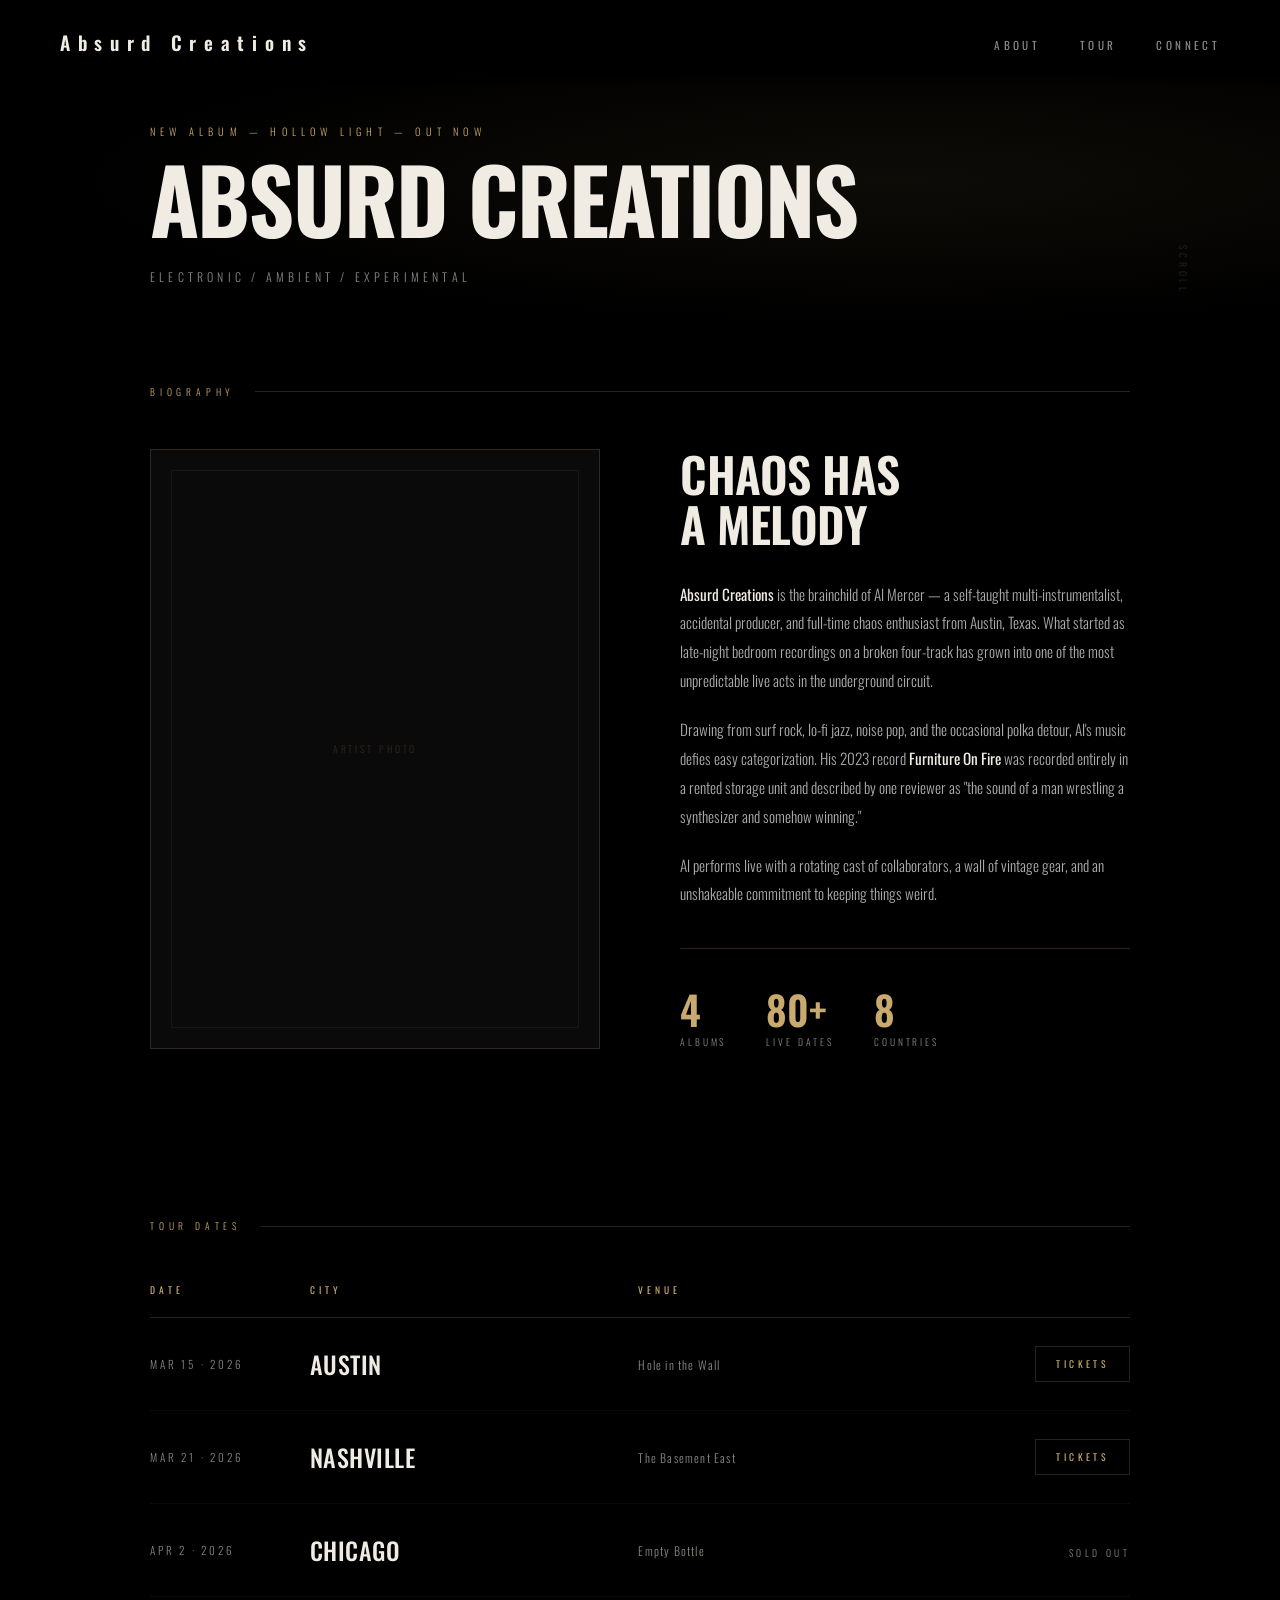
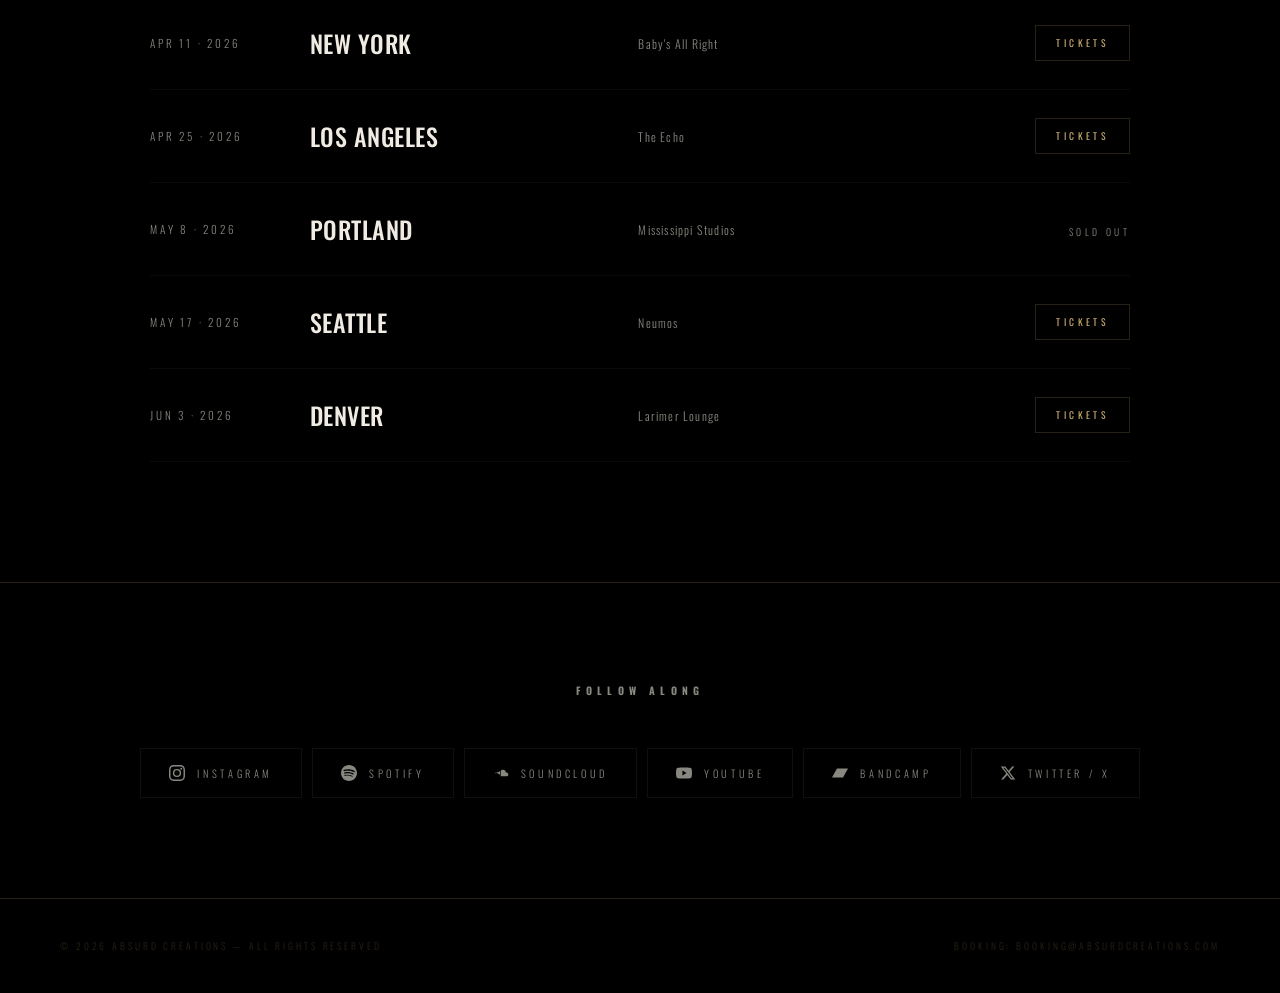
==== index.html @ 233e678b "Update index.html" ====
<!DOCTYPE html>
<html lang="en">
<head>
  <meta charset="UTF-8" />
  <meta name="viewport" content="width=device-width, initial-scale=1.0"/>
  <title>Absurd Creations — Artist</title>
  <link href="https://fonts.googleapis.com/css2?family=Oswald:wght@200;300;400;500;600;700&display=swap" rel="stylesheet"/>
  <style>
    *, *::before, *::after { box-sizing: border-box; margin: 0; padding: 0; }

    :root {
      --white: #f0ece4;
      --dim: #888880;
      --accent: #c8a96e;
      --border: rgba(200,169,110,0.2);
    }

    html { scroll-behavior: smooth; }

    body {
      background: #000;
      color: var(--white);
      font-family: 'Oswald', sans-serif;
      font-weight: 300;
      min-height: 100vh;
      cursor: crosshair;
    }

    /* NAV */
    nav {
      position: fixed;
      top: 0; left: 0; right: 0;
      z-index: 100;
      display: flex;
      justify-content: space-between;
      align-items: center;
      padding: 28px 60px;
      background: linear-gradient(to bottom, #000 60%, transparent);
    }

    .nav-logo {
      font-size: 1.2rem;
      font-weight: 600;
      letter-spacing: 0.4em;
      color: var(--white);
      text-decoration: none;
    }

    .nav-links {
      display: flex;
      gap: 40px;
      list-style: none;
    }

    .nav-links a {
      font-size: 0.7rem;
      font-weight: 400;
      letter-spacing: 0.3em;
      color: var(--dim);
      text-decoration: none;
      text-transform: uppercase;
      transition: color 0.3s;
    }

    .nav-links a:hover { color: var(--white); }

    /* HAMBURGER — hidden on desktop, shown via JS on mobile */
    .hamburger {
      display: none;
      flex-direction: column;
      gap: 5px;
      cursor: pointer;
      background: none;
      border: none;
      padding: 4px;
      z-index: 200;
    }
    .hamburger span {
      display: block;
      width: 22px;
      height: 2px;
      background: var(--white);
      transition: all 0.3s;
    }
    .hamburger.open span:nth-child(1) { transform: translateY(7px) rotate(45deg); }
    .hamburger.open span:nth-child(2) { opacity: 0; }
    .hamburger.open span:nth-child(3) { transform: translateY(-7px) rotate(-45deg); }

    /* MOBILE MENU OVERLAY */
    .mobile-menu {
      display: none;
      position: fixed;
      inset: 0;
      background: #000;
      z-index: 150;
      flex-direction: column;
      align-items: center;
      justify-content: center;
      gap: 40px;
    }
    .mobile-menu.open { display: flex; }
    .mobile-menu a {
      font-size: 2rem;
      font-weight: 600;
      letter-spacing: 0.2em;
      color: var(--white);
      text-decoration: none;
      text-transform: uppercase;
      transition: color 0.3s;
    }
    .mobile-menu a:hover { color: var(--accent); }

    /* HERO */
    .hero {
      height: auto;
      display: flex;
      flex-direction: column;
      justify-content: flex-start;
      padding: 48px 60px 50px;
      max-width: 1100px;
      margin: 0 auto;
      position: relative;
      overflow: hidden;
    }

    .hero-wrap {
      position: relative;
      margin-top: 76px;
    }

    .hero-wrap::before {
      content: '';
      position: absolute;
      inset: 0;
      background: radial-gradient(ellipse at 70% 40%, rgba(200,169,110,0.07) 0%, transparent 65%);
      pointer-events: none;
    }

    .hero-eyebrow {
      font-size: 0.65rem;
      letter-spacing: 0.5em;
      color: var(--accent);
      text-transform: uppercase;
      margin-bottom: 20px;
      animation: fadeUp 1s ease both 0.2s;
    }

    .hero-title {
      font-size: clamp(2.5rem, 7vw, 7rem);
      font-weight: 700;
      line-height: 0.88;
      letter-spacing: -0.02em;
      text-transform: uppercase;
      animation: fadeUp 1s ease both 0.4s;
    }

    .hero-title span {
      display: block;
      color: var(--accent);
    }

    .hero-sub {
      margin-top: 30px;
      font-size: 0.75rem;
      letter-spacing: 0.35em;
      color: var(--dim);
      text-transform: uppercase;
      animation: fadeUp 1s ease both 0.6s;
    }

    .scroll-hint {
      position: absolute;
      bottom: 40px;
      right: 0;
      font-size: 0.6rem;
      letter-spacing: 0.4em;
      color: var(--border);
      text-transform: uppercase;
      writing-mode: vertical-rl;
      animation: fadeUp 1s ease both 1s;
    }

    /* SECTIONS */
    section {
      padding: 50px 60px 120px;
      max-width: 1100px;
      margin: 0 auto;
    }

    .section-label {
      font-size: 0.6rem;
      letter-spacing: 0.5em;
      color: var(--accent);
      text-transform: uppercase;
      margin-bottom: 50px;
      display: flex;
      align-items: center;
      gap: 20px;
    }

    .section-label::after {
      content: '';
      flex: 1;
      height: 1px;
      background: var(--border);
    }

    /* BIO */
    .bio-grid {
      display: grid;
      grid-template-columns: 1fr 1fr;
      gap: 80px;
      align-items: start;
    }

    .bio-image-placeholder {
      aspect-ratio: 3/4;
      background: #0a0a0a;
      border: 1px solid var(--border);
      display: flex;
      align-items: center;
      justify-content: center;
      color: var(--border);
      font-size: 0.6rem;
      letter-spacing: 0.3em;
      text-transform: uppercase;
      position: relative;
      overflow: hidden;
    }

    .bio-image-placeholder::before {
      content: '';
      position: absolute;
      top: 20px; left: 20px; right: 20px; bottom: 20px;
      border: 1px solid rgba(200,169,110,0.08);
    }

    .bio-text h2 {
      font-size: 3rem;
      font-weight: 600;
      letter-spacing: -0.01em;
      text-transform: uppercase;
      margin-bottom: 30px;
      line-height: 1.05;
    }

    .bio-text p {
      font-size: 0.95rem;
      font-weight: 300;
      line-height: 1.9;
      color: #aaa;
      margin-bottom: 20px;
    }

    .bio-text p strong {
      color: var(--white);
      font-weight: 400;
    }

    .bio-stats {
      display: flex;
      gap: 40px;
      margin-top: 40px;
      padding-top: 40px;
      border-top: 1px solid var(--border);
    }

    .stat-num {
      font-size: 2.5rem;
      font-weight: 600;
      color: var(--accent);
      line-height: 1;
    }

    .stat-label {
      font-size: 0.6rem;
      letter-spacing: 0.3em;
      color: var(--dim);
      text-transform: uppercase;
      margin-top: 6px;
    }

    /* TOUR */
    .tour-table {
      width: 100%;
      border-collapse: collapse;
    }

    .tour-table thead tr {
      border-bottom: 1px solid var(--border);
    }

    .tour-table th {
      font-size: 0.6rem;
      letter-spacing: 0.4em;
      color: var(--accent);
      text-transform: uppercase;
      text-align: left;
      padding: 0 0 20px;
      font-weight: 400;
    }

    .tour-table th:last-child { text-align: right; }

    .tour-table td {
      padding: 28px 0;
      border-bottom: 1px solid rgba(255,255,255,0.04);
      vertical-align: middle;
    }

    .tour-table tbody tr {
      transition: background 0.2s;
      cursor: pointer;
    }

    .tour-table tbody tr:hover td { color: var(--white); }
    .tour-table tbody tr:hover .td-date { color: var(--accent); }

    .td-date {
      font-size: 0.7rem;
      letter-spacing: 0.25em;
      color: var(--dim);
      text-transform: uppercase;
      transition: color 0.3s;
      width: 160px;
    }

    .td-city {
      font-size: 1.5rem;
      font-weight: 500;
      letter-spacing: 0.02em;
      text-transform: uppercase;
      transition: color 0.3s;
    }

    .td-venue {
      font-size: 0.75rem;
      color: var(--dim);
      font-weight: 300;
      letter-spacing: 0.1em;
      transition: color 0.3s;
    }

    .td-tickets { text-align: right; }

    .ticket-btn {
      font-family: 'Oswald', sans-serif;
      font-size: 0.6rem;
      font-weight: 400;
      letter-spacing: 0.35em;
      text-transform: uppercase;
      color: var(--accent);
      border: 1px solid var(--border);
      background: transparent;
      padding: 10px 20px;
      cursor: pointer;
      transition: all 0.3s;
    }

    .ticket-btn:hover {
      background: var(--accent);
      color: #000;
      border-color: var(--accent);
    }

    .sold-out {
      font-size: 0.6rem;
      letter-spacing: 0.35em;
      color: var(--dim);
      text-transform: uppercase;
    }

    /* SOCIAL */
    .social-section {
      text-align: center;
      padding: 100px 60px;
      border-top: 1px solid var(--border);
    }

    .social-section h2 {
      font-size: 0.65rem;
      letter-spacing: 0.5em;
      color: var(--dim);
      text-transform: uppercase;
      margin-bottom: 50px;
    }

    .social-icons {
      display: flex;
      justify-content: center;
      gap: 10px;
      flex-wrap: wrap;
    }

    .social-link {
      display: flex;
      align-items: center;
      gap: 12px;
      text-decoration: none;
      color: var(--dim);
      font-size: 0.65rem;
      letter-spacing: 0.35em;
      text-transform: uppercase;
      border: 1px solid rgba(255,255,255,0.06);
      padding: 16px 28px;
      transition: all 0.3s;
    }

    .social-link:hover {
      color: var(--white);
      border-color: var(--accent);
    }

    .social-link svg {
      width: 16px;
      height: 16px;
      fill: currentColor;
      flex-shrink: 0;
    }

    /* FOOTER */
    footer {
      padding: 40px 60px;
      display: flex;
      justify-content: space-between;
      align-items: center;
      border-top: 1px solid var(--border);
    }

    footer p {
      font-size: 0.6rem;
      letter-spacing: 0.3em;
      color: var(--border);
      text-transform: uppercase;
    }

    /* ANIMATIONS */
    @keyframes fadeUp {
      from { opacity: 0; transform: translateY(30px); }
      to   { opacity: 1; transform: translateY(0); }
    }

    .reveal {
      opacity: 1;
      transform: none;
      transition: opacity 0.8s ease, transform 0.8s ease;
    }

    .reveal.visible {
      opacity: 1;
      transform: none;
    }

    /* ── MOBILE ── */
    @media (max-width: 768px) {
      nav { padding: 20px 24px; }
      .nav-links { display: none !important; }
      .hamburger { display: flex; }

      .hero-wrap { margin-top: 62px; }
      .hero { padding: 32px 24px 40px; }
      .hero-title { font-size: clamp(2.2rem, 11vw, 3.5rem); line-height: 1; }
      .hero-eyebrow { font-size: 0.55rem; letter-spacing: 0.35em; }
      .hero-sub { font-size: 0.65rem; margin-top: 16px; }
      .scroll-hint { display: none; }

      section { padding: 40px 24px 60px; }
      .section-label { font-size: 0.55rem; margin-bottom: 30px; }

      .bio-grid { grid-template-columns: 1fr; gap: 30px; }
      .bio-image-placeholder { aspect-ratio: 16/9; max-height: 220px; }
      .bio-text h2 { font-size: 2rem; margin-bottom: 20px; }
      .bio-text p { font-size: 0.875rem; line-height: 1.8; }
      .bio-stats { gap: 24px; margin-top: 28px; padding-top: 28px; }
      .stat-num { font-size: 2rem; }
      .stat-label { font-size: 0.55rem; }

      .tour-table thead { display: none; }
      .tour-table tbody tr {
        display: grid;
        grid-template-columns: 1fr auto;
        grid-template-rows: auto auto;
        gap: 2px 12px;
        padding: 18px 0;
        border-bottom: 1px solid rgba(255,255,255,0.06);
      }
      .tour-table td { padding: 0; border: none; }
      .td-date { grid-column: 1; grid-row: 2; font-size: 0.6rem; width: auto; }
      .td-city { grid-column: 1; grid-row: 1; font-size: 1.2rem; }
      .td-venue { display: none; }
      .td-tickets {
        grid-column: 2; grid-row: 1 / 3;
        display: flex; align-items: center; justify-content: flex-end;
      }
      .ticket-btn { padding: 8px 14px; font-size: 0.55rem; }
      .sold-out { font-size: 0.55rem; }

      .social-section { padding: 60px 24px; }
      .social-icons { gap: 8px; }
      .social-link {
        padding: 12px 16px;
        font-size: 0.6rem;
        letter-spacing: 0.2em;
        flex: 1 1 calc(50% - 8px);
        justify-content: center;
      }

      footer { padding: 28px 24px; flex-direction: column; align-items: flex-start; gap: 8px; }
      footer p { font-size: 0.55rem; }
    }

    @media (max-width: 380px) {
      .hero-title { font-size: 2rem; }
      .social-link { flex: 1 1 100%; }
    }
  </style>
</head>
<body>

  <!-- NAV -->
  <nav>
    <a href="#" class="nav-logo">Absurd Creations</a>
    <ul class="nav-links">
      <li><a href="#bio">About</a></li>
      <li><a href="#tour">Tour</a></li>
      <li><a href="#connect">Connect</a></li>
    </ul>
    <button class="hamburger" id="hamburger" aria-label="Menu">
      <span></span><span></span><span></span>
    </button>
  </nav>

  <!-- MOBILE MENU OVERLAY -->
  <div class="mobile-menu" id="mobileMenu">
    <a href="#bio" onclick="closeMenu()">About</a>
    <a href="#tour" onclick="closeMenu()">Tour</a>
    <a href="#connect" onclick="closeMenu()">Connect</a>
  </div>

  <div class="hero-wrap">
  <!-- HERO -->
  <div class="hero">
    <div class="hero-eyebrow">New Album — Hollow Light — Out Now</div>
    <h1 class="hero-title">Absurd Creations</h1>
    <p class="hero-sub">Electronic / Ambient / Experimental</p>
    <span class="scroll-hint">Scroll</span>
  </div>
  </div>

  <!-- BIO -->
  <section id="bio">
    <div class="section-label">Biography</div>
    <div class="bio-grid reveal">
      <div class="bio-image-placeholder">Artist Photo</div>
      <div class="bio-text">
        <h2>Chaos Has<br>A Melody</h2>
        <p>
          <strong>Absurd Creations</strong> is the brainchild of Al Mercer — a self-taught multi-instrumentalist, accidental producer, and full-time chaos enthusiast from Austin, Texas. What started as late-night bedroom recordings on a broken four-track has grown into one of the most unpredictable live acts in the underground circuit.
        </p>
        <p>
          Drawing from surf rock, lo-fi jazz, noise pop, and the occasional polka detour, Al's music defies easy categorization. His 2023 record <strong>Furniture On Fire</strong> was recorded entirely in a rented storage unit and described by one reviewer as "the sound of a man wrestling a synthesizer and somehow winning."
        </p>
        <p>
          Al performs live with a rotating cast of collaborators, a wall of vintage gear, and an unshakeable commitment to keeping things weird.
        </p>
        <div class="bio-stats">
          <div>
            <div class="stat-num">4</div>
            <div class="stat-label">Albums</div>
          </div>
          <div>
            <div class="stat-num">80+</div>
            <div class="stat-label">Live Dates</div>
          </div>
          <div>
            <div class="stat-num">8</div>
            <div class="stat-label">Countries</div>
          </div>
        </div>
      </div>
    </div>
  </section>

  <!-- TOUR -->
  <section id="tour">
    <div class="section-label">Tour Dates</div>
    <table class="tour-table reveal">
      <thead>
        <tr>
          <th>Date</th>
          <th>City</th>
          <th>Venue</th>
          <th></th>
        </tr>
      </thead>
      <tbody>
        <tr>
          <td class="td-date">Mar 15 · 2026</td>
          <td class="td-city">Austin</td>
          <td class="td-venue">Hole in the Wall</td>
          <td class="td-tickets"><button class="ticket-btn">Tickets</button></td>
        </tr>
        <tr>
          <td class="td-date">Mar 21 · 2026</td>
          <td class="td-city">Nashville</td>
          <td class="td-venue">The Basement East</td>
          <td class="td-tickets"><button class="ticket-btn">Tickets</button></td>
        </tr>
        <tr>
          <td class="td-date">Apr 2 · 2026</td>
          <td class="td-city">Chicago</td>
          <td class="td-venue">Empty Bottle</td>
          <td class="td-tickets"><span class="sold-out">Sold Out</span></td>
        </tr>
        <tr>
          <td class="td-date">Apr 11 · 2026</td>
          <td class="td-city">New York</td>
          <td class="td-venue">Baby's All Right</td>
          <td class="td-tickets"><button class="ticket-btn">Tickets</button></td>
        </tr>
        <tr>
          <td class="td-date">Apr 25 · 2026</td>
          <td class="td-city">Los Angeles</td>
          <td class="td-venue">The Echo</td>
          <td class="td-tickets"><button class="ticket-btn">Tickets</button></td>
        </tr>
        <tr>
          <td class="td-date">May 8 · 2026</td>
          <td class="td-city">Portland</td>
          <td class="td-venue">Mississippi Studios</td>
          <td class="td-tickets"><span class="sold-out">Sold Out</span></td>
        </tr>
        <tr>
          <td class="td-date">May 17 · 2026</td>
          <td class="td-city">Seattle</td>
          <td class="td-venue">Neumos</td>
          <td class="td-tickets"><button class="ticket-btn">Tickets</button></td>
        </tr>
        <tr>
          <td class="td-date">Jun 3 · 2026</td>
          <td class="td-city">Denver</td>
          <td class="td-venue">Larimer Lounge</td>
          <td class="td-tickets"><button class="ticket-btn">Tickets</button></td>
        </tr>
      </tbody>
    </table>
  </section>

  <!-- SOCIAL -->
  <div id="connect" class="social-section reveal">
    <h2>Follow Along</h2>
    <div class="social-icons">
      <a href="#" class="social-link">
        <svg viewBox="0 0 24 24"><path d="M12 2.163c3.204 0 3.584.012 4.85.07 3.252.148 4.771 1.691 4.919 4.919.058 1.265.069 1.645.069 4.849 0 3.205-.012 3.584-.069 4.849-.149 3.225-1.664 4.771-4.919 4.919-1.266.058-1.644.07-4.85.07-3.204 0-3.584-.012-4.849-.07-3.26-.149-4.771-1.699-4.919-4.92-.058-1.265-.07-1.644-.07-4.849 0-3.204.013-3.583.07-4.849.149-3.227 1.664-4.771 4.919-4.919 1.266-.057 1.645-.069 4.849-.069zM12 0C8.741 0 8.333.014 7.053.072 2.695.272.273 2.69.073 7.052.014 8.333 0 8.741 0 12c0 3.259.014 3.668.072 4.948.2 4.358 2.618 6.78 6.98 6.98C8.333 23.986 8.741 24 12 24c3.259 0 3.668-.014 4.948-.072 4.354-.2 6.782-2.618 6.979-6.98.059-1.28.073-1.689.073-4.948 0-3.259-.014-3.667-.072-4.947-.196-4.354-2.617-6.78-6.979-6.98C15.668.014 15.259 0 12 0zm0 5.838a6.162 6.162 0 100 12.324 6.162 6.162 0 000-12.324zM12 16a4 4 0 110-8 4 4 0 010 8zm6.406-11.845a1.44 1.44 0 100 2.881 1.44 1.44 0 000-2.881z"/></svg>
        Instagram
      </a>
      <a href="#" class="social-link">
        <svg viewBox="0 0 24 24"><path d="M12 0C5.4 0 0 5.4 0 12s5.4 12 12 12 12-5.4 12-12S18.66 0 12 0zm5.521 17.34c-.24.359-.66.48-1.021.24-2.82-1.74-6.36-2.101-10.561-1.141-.418.122-.779-.179-.899-.539-.12-.421.18-.78.54-.9 4.56-1.021 8.52-.6 11.64 1.32.42.18.479.659.301 1.02zm1.44-3.3c-.301.42-.841.6-1.262.3-3.239-1.98-8.159-2.58-11.939-1.38-.479.12-1.02-.12-1.14-.6-.12-.48.12-1.021.6-1.141C9.6 9.9 15 10.561 18.72 12.84c.361.181.54.78.241 1.2zm.12-3.36C15.24 8.4 8.82 8.16 5.16 9.301c-.6.179-1.2-.181-1.38-.721-.18-.601.18-1.2.72-1.381 4.26-1.26 11.28-1.02 15.721 1.621.539.3.719 1.02.419 1.56-.299.421-1.02.599-1.559.3z"/></svg>
        Spotify
      </a>
      <a href="#" class="social-link">
        <svg viewBox="0 0 24 24"><path d="M11.56 8.87V17h8.76c1.53-.02 2.68-1.32 2.68-2.86 0-1.58-1.29-2.86-2.88-2.86-.26 0-.51.03-.74.1-.1-2.37-2.01-4.28-4.38-4.28-1.45 0-2.74.65-3.44 1.77zm-1.06.88c-.15-.04-.3-.06-.46-.06-1.24 0-2.24 1-2.24 2.24s1 2.24 2.24 2.24h.46V9.75zm-3.4.9C7.1 10.76 7 11 7 11.24c0 .85.68 1.54 1.54 1.54l.16-.01V10.6l-.16-.02a1.5 1.5 0 00-.38.05h-.01zm-1.79.52c-.04.17-.06.34-.06.52 0 .68.54 1.24 1.22 1.24l.19-.02v-2.46l-.19-.02c-.53 0-.99.32-1.16.74zm-1.82.2c-.02.1-.03.21-.03.32 0 .52.41.94.93.94l.22-.02V11.3l-.22-.02c-.44 0-.81.28-.9.67z"/></svg>
        SoundCloud
      </a>
      <a href="#" class="social-link">
        <svg viewBox="0 0 24 24"><path d="M23.495 6.205a3.007 3.007 0 00-2.088-2.088c-1.87-.501-9.396-.501-9.396-.501s-7.507-.01-9.396.501A3.007 3.007 0 00.527 6.205a31.247 31.247 0 00-.522 5.805 31.247 31.247 0 00.522 5.783 3.007 3.007 0 002.088 2.088c1.868.502 9.396.502 9.396.502s7.506 0 9.396-.502a3.007 3.007 0 002.088-2.088 31.247 31.247 0 00.5-5.783 31.247 31.247 0 00-.5-5.805zM9.609 15.601V8.408l6.264 3.602z"/></svg>
        YouTube
      </a>
      <a href="#" class="social-link">
        <svg viewBox="0 0 24 24"><path d="M0 18.75l7.437-13.5H24l-7.438 13.5z"/></svg>
        Bandcamp
      </a>
      <a href="#" class="social-link">
        <svg viewBox="0 0 24 24"><path d="M18.244 2.25h3.308l-7.227 8.26 8.502 11.24H16.17l-5.214-6.817L4.99 21.75H1.68l7.73-8.835L1.254 2.25H8.08l4.713 6.231zm-1.161 17.52h1.833L7.084 4.126H5.117z"/></svg>
        Twitter / X
      </a>
    </div>
  </div>

  <!-- FOOTER -->
  <footer>
    <p>© 2026 Absurd Creations — All Rights Reserved</p>
    <p>Booking: booking@absurdcreations.com</p>
  </footer>

  <script>
    const hamburger = document.getElementById('hamburger');
    const mobileMenu = document.getElementById('mobileMenu');
    const navLinks = document.querySelector('.nav-links');
    const breakpoint = window.matchMedia('(max-width: 768px)');

    // Detect viewport and switch nav accordingly
    function handleViewport(e) {
      if (e.matches) {
        // Mobile: show hamburger (nav-links hidden via CSS)
        hamburger.style.display = 'flex';
      } else {
        // Desktop: hide hamburger, close any open mobile menu
        hamburger.style.display = 'none';
        hamburger.classList.remove('open');
        mobileMenu.classList.remove('open');
        document.body.style.overflow = '';
      }
    }

    breakpoint.addEventListener('change', handleViewport);
    handleViewport(breakpoint); // run on page load

    // Toggle mobile menu
    hamburger.addEventListener('click', () => {
      hamburger.classList.toggle('open');
      mobileMenu.classList.toggle('open');
      document.body.style.overflow = mobileMenu.classList.contains('open') ? 'hidden' : '';
    });

    function closeMenu() {
      hamburger.classList.remove('open');
      mobileMenu.classList.remove('open');
      document.body.style.overflow = '';
    }

    // Scroll reveal
    const reveals = document.querySelectorAll('.reveal');
    const observer = new IntersectionObserver((entries) => {
      entries.forEach(e => { if (e.isIntersecting) e.target.classList.add('visible'); });
    }, { threshold: 0.1 });
    reveals.forEach(r => observer.observe(r));
  </script>
</body>
</html>
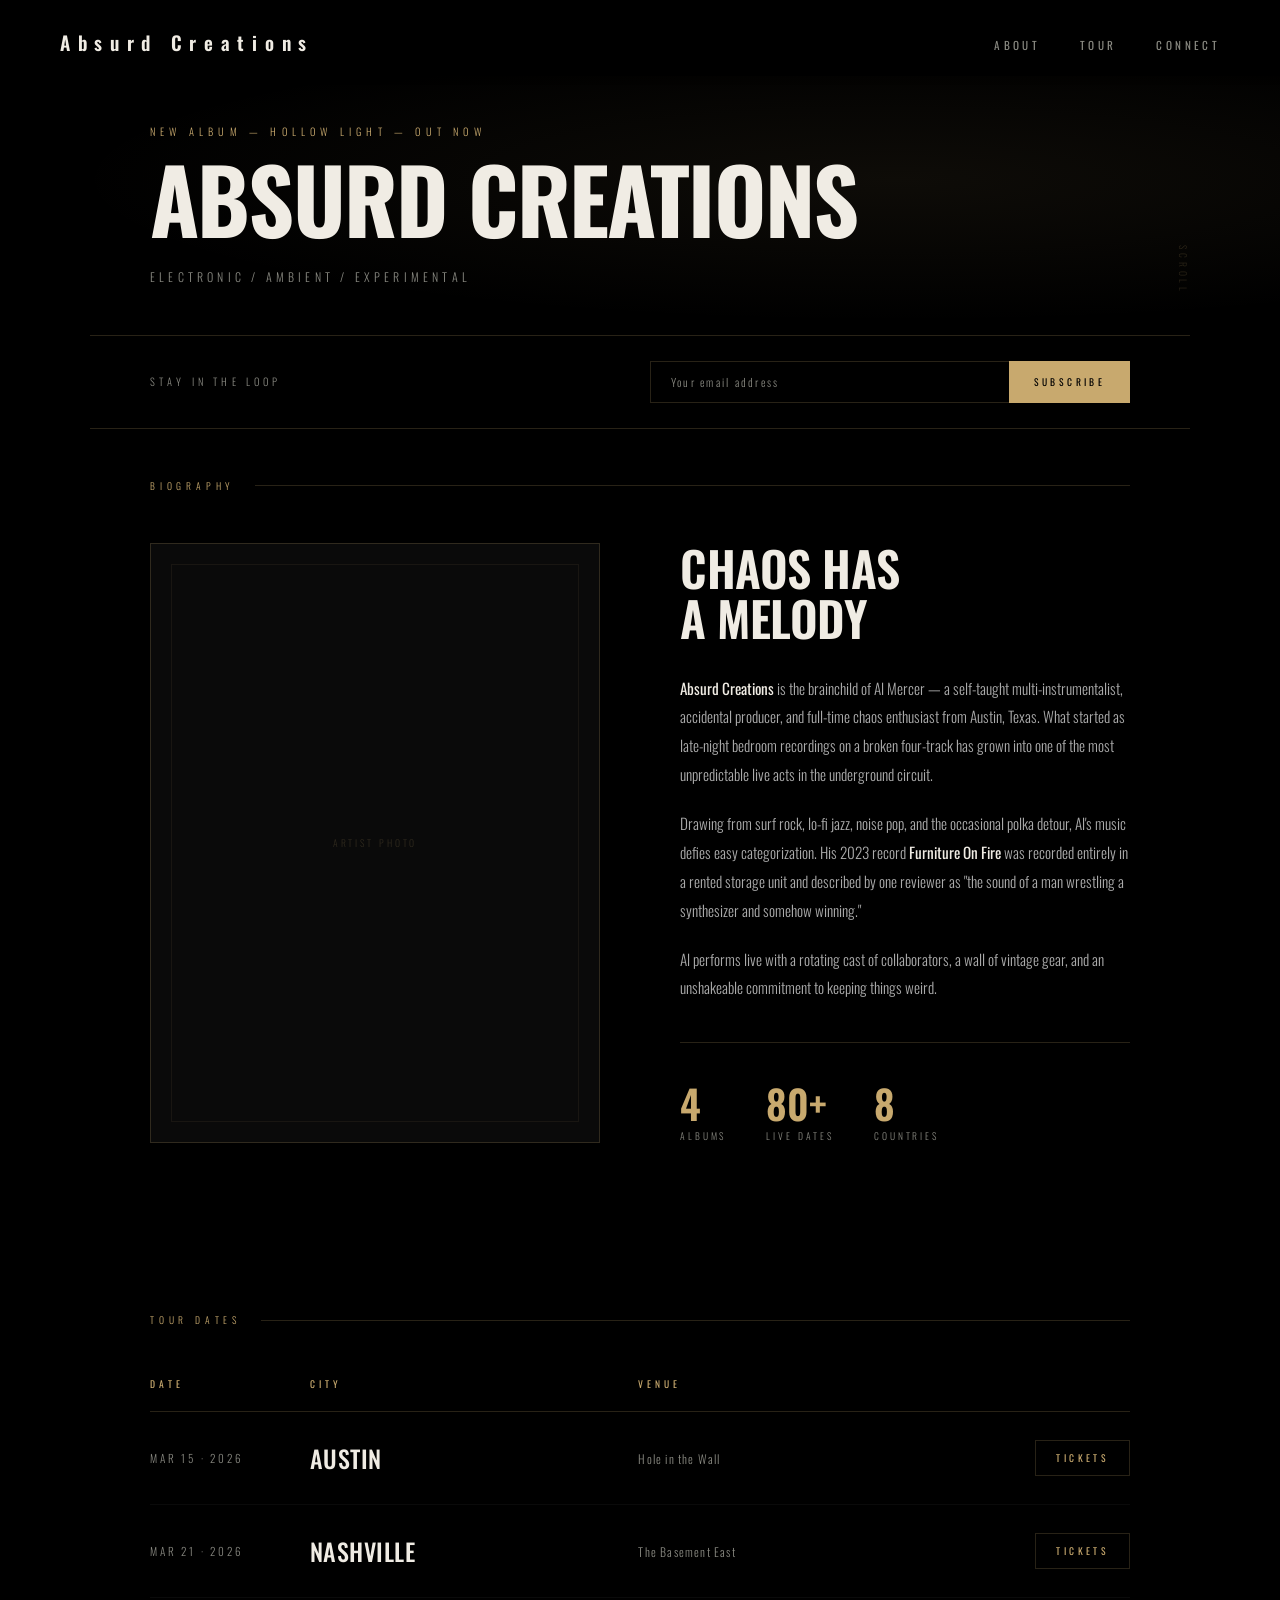
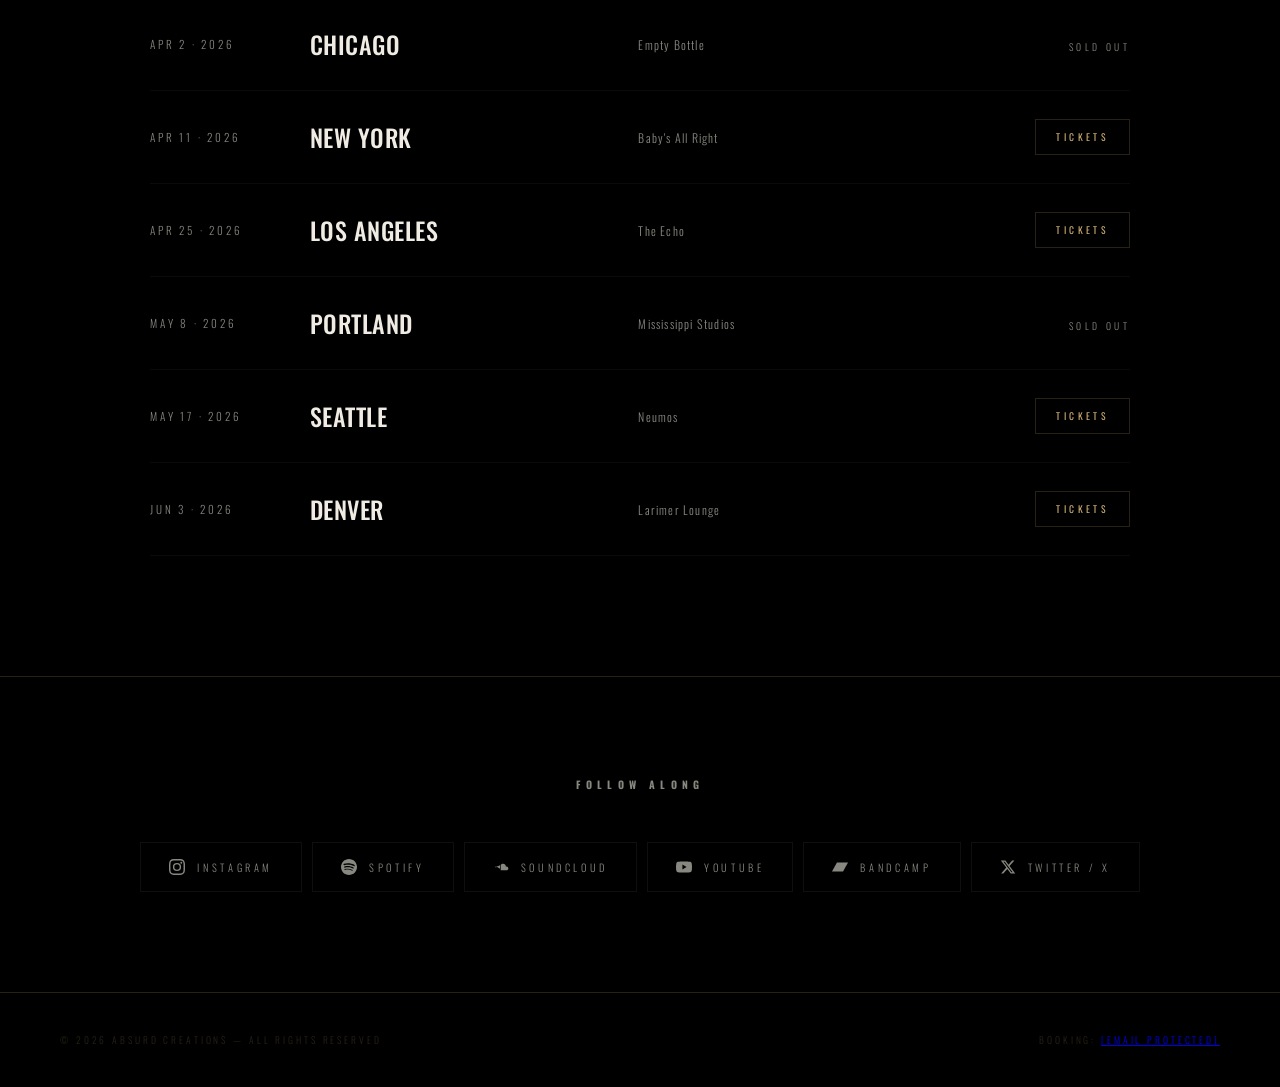
==== commit 291a213c: "Update index.html" ====
--- a/index.html
+++ b/index.html
@@ -449,6 +449,80 @@
     .reveal.visible {
       opacity: 1;
       transform: none;
+    }
+
+    /* NEWSLETTER */
+    .newsletter-wrap {
+      max-width: 1100px;
+      margin: 0 auto;
+      padding: 25px 60px;
+      border-top: 1px solid var(--border);
+      border-bottom: 1px solid var(--border);
+    }
+
+    .newsletter {
+      display: flex;
+      align-items: center;
+      justify-content: space-between;
+      gap: 40px;
+    }
+
+    .newsletter-label {
+      font-size: 0.65rem;
+      letter-spacing: 0.4em;
+      color: var(--dim);
+      text-transform: uppercase;
+      white-space: nowrap;
+    }
+
+    .newsletter-form {
+      display: flex;
+      gap: 0;
+      flex: 1;
+      max-width: 480px;
+    }
+
+    .newsletter-input {
+      flex: 1;
+      background: transparent;
+      border: 1px solid var(--border);
+      border-right: none;
+      color: var(--white);
+      font-family: 'Oswald', sans-serif;
+      font-size: 0.7rem;
+      font-weight: 300;
+      letter-spacing: 0.2em;
+      padding: 12px 20px;
+      outline: none;
+      transition: border-color 0.3s;
+    }
+
+    .newsletter-input::placeholder {
+      color: var(--dim);
+    }
+
+    .newsletter-input:focus {
+      border-color: var(--accent);
+    }
+
+    .newsletter-btn {
+      font-family: 'Oswald', sans-serif;
+      font-size: 0.6rem;
+      font-weight: 400;
+      letter-spacing: 0.35em;
+      text-transform: uppercase;
+      color: #000;
+      background: var(--accent);
+      border: 1px solid var(--accent);
+      padding: 12px 24px;
+      cursor: pointer;
+      white-space: nowrap;
+      transition: all 0.3s;
+    }
+
+    .newsletter-btn:hover {
+      background: transparent;
+      color: var(--accent);
     }
 
     /* ── MOBILE ── */
@@ -507,6 +581,10 @@
 
       footer { padding: 28px 24px; flex-direction: column; align-items: flex-start; gap: 8px; }
       footer p { font-size: 0.55rem; }
+
+      .newsletter-wrap { padding: 25px 24px; }
+      .newsletter { flex-direction: column; align-items: flex-start; gap: 16px; }
+      .newsletter-form { max-width: 100%; width: 100%; }
     }
 
     @media (max-width: 380px) {
@@ -545,6 +623,17 @@
     <p class="hero-sub">Electronic / Ambient / Experimental</p>
     <span class="scroll-hint">Scroll</span>
   </div>
+  </div>
+
+  <!-- NEWSLETTER -->
+  <div class="newsletter-wrap">
+    <div class="newsletter">
+      <p class="newsletter-label">Stay in the loop</p>
+      <div class="newsletter-form">
+        <input type="email" class="newsletter-input" placeholder="Your email address" />
+        <button class="newsletter-btn">Subscribe</button>
+      </div>
+    </div>
   </div>
 
   <!-- BIO -->
@@ -680,10 +769,10 @@
   <!-- FOOTER -->
   <footer>
     <p>© 2026 Absurd Creations — All Rights Reserved</p>
-    <p>Booking: booking@absurdcreations.com</p>
+    <p>Booking: <a href="/cdn-cgi/l/email-protection" class="__cf_email__" data-cfemail="caa8a5a5a1a3a4ad8aaba8b9bfb8aea9b8afabbea3a5a4b9e4a9a5a7">[email&#160;protected]</a></p>
   </footer>
 
-  <script>
+  <script data-cfasync="false" src="/cdn-cgi/scripts/5c5dd728/cloudflare-static/email-decode.min.js"></script><script>
     const hamburger = document.getElementById('hamburger');
     const mobileMenu = document.getElementById('mobileMenu');
     const navLinks = document.querySelector('.nav-links');
@@ -721,10 +810,4 @@
 
     // Scroll reveal
     const reveals = document.querySelectorAll('.reveal');
-    const observer = new IntersectionObserver((entries) => {
-      entries.forEach(e => { if (e.isIntersecting) e.target.classList.add('visible'); });
-    }, { threshold: 0.1 });
-    reveals.forEach(r => observer.observe(r));
-  </script>
-</body>
-</html>
+    const observ
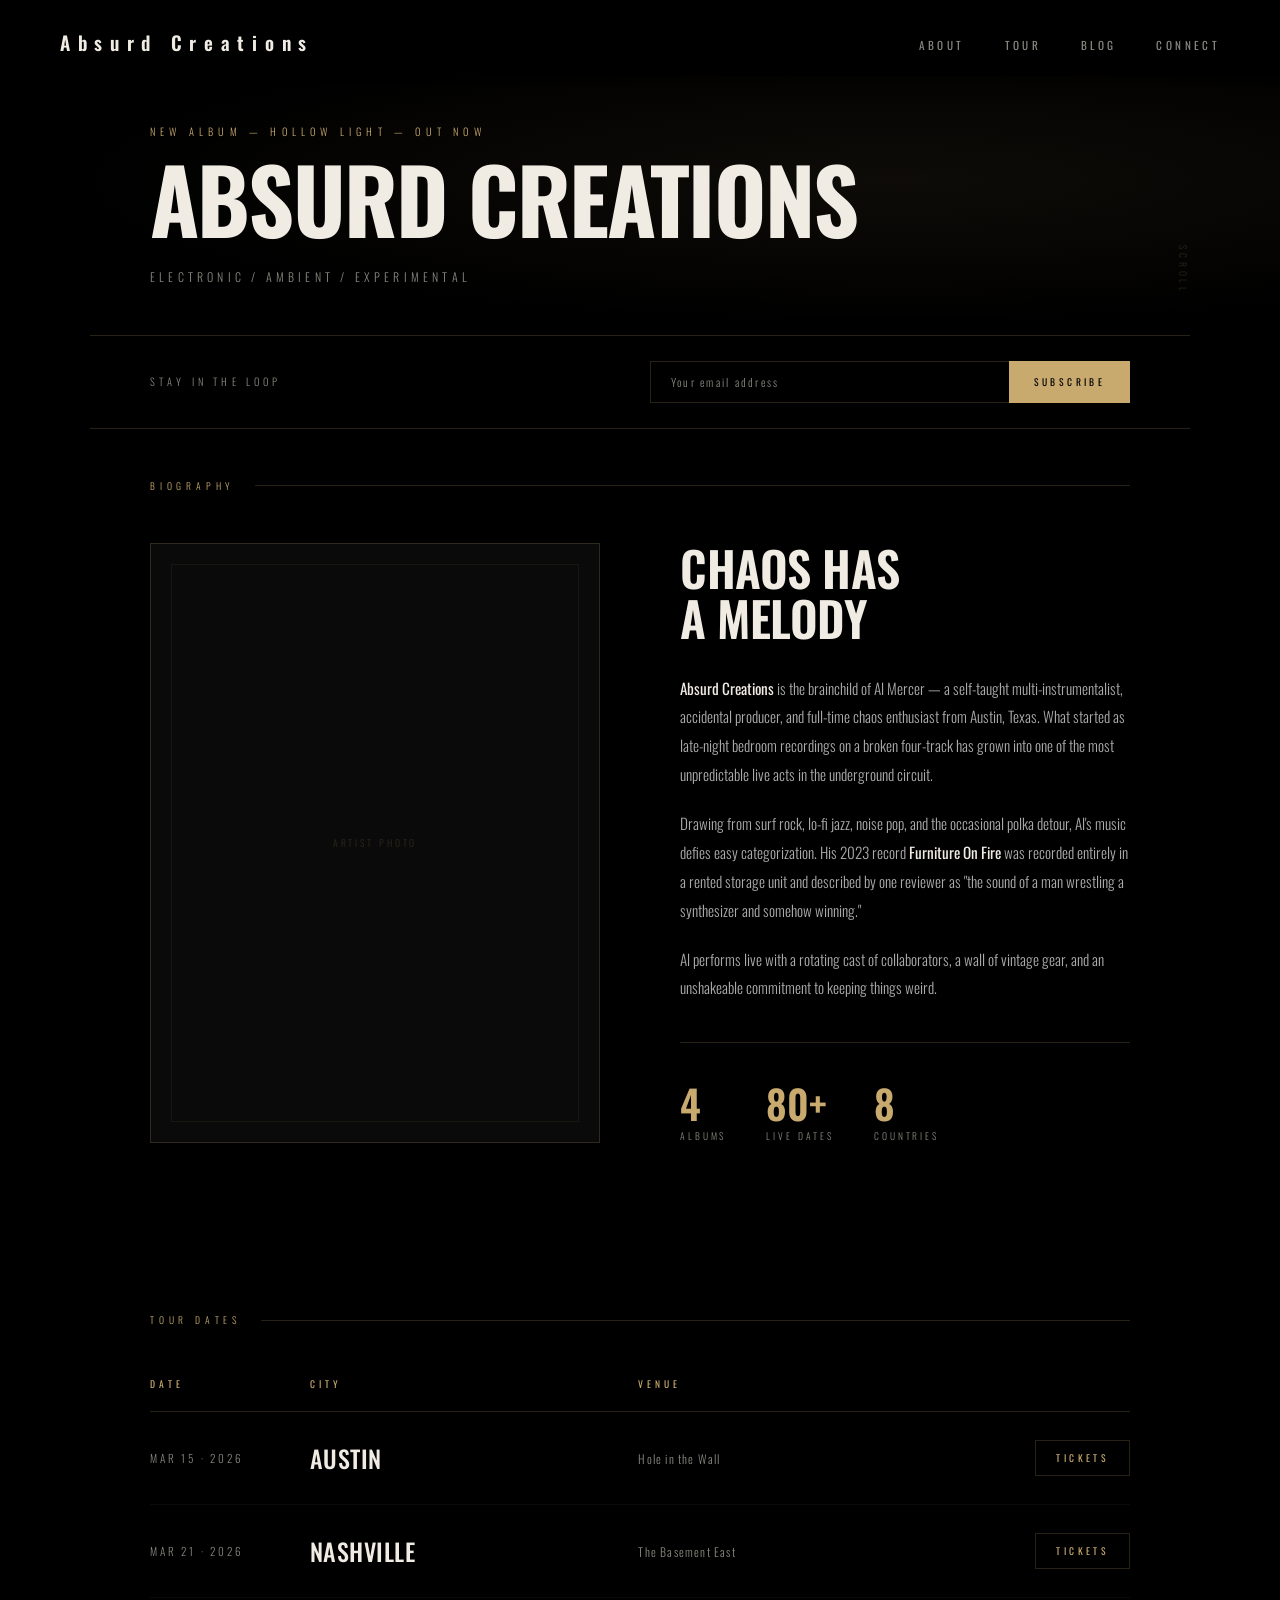
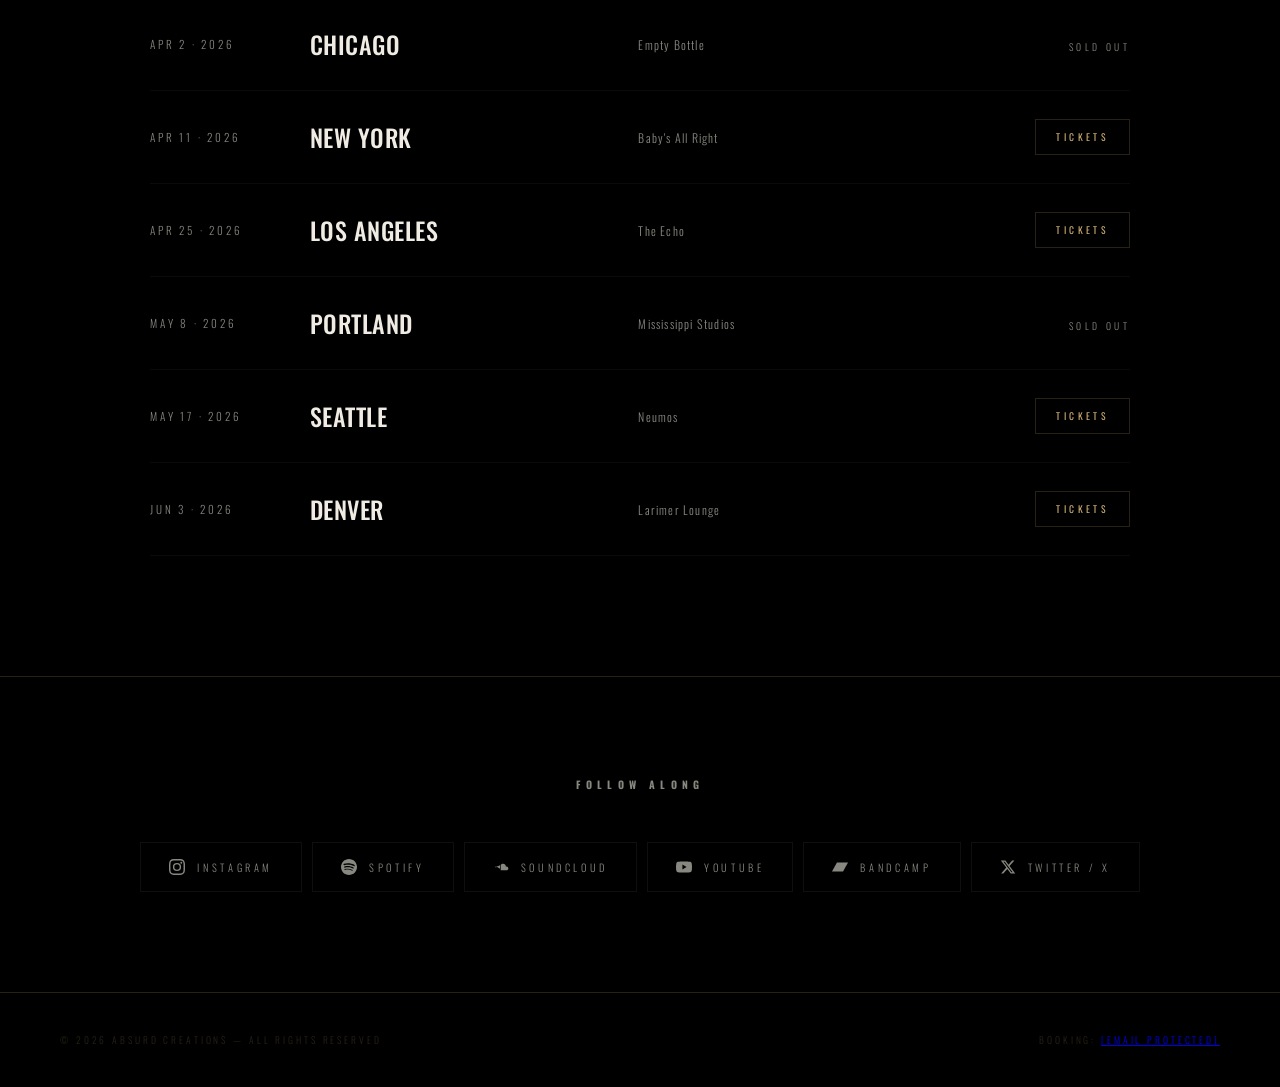
==== commit a75e2494: "Update index.html" ====
--- a/index.html
+++ b/index.html
@@ -601,6 +601,7 @@
     <ul class="nav-links">
       <li><a href="#bio">About</a></li>
       <li><a href="#tour">Tour</a></li>
+      <li><a href="#blog">Blog</a></li>
       <li><a href="#connect">Connect</a></li>
     </ul>
     <button class="hamburger" id="hamburger" aria-label="Menu">
@@ -612,6 +613,7 @@
   <div class="mobile-menu" id="mobileMenu">
     <a href="#bio" onclick="closeMenu()">About</a>
     <a href="#tour" onclick="closeMenu()">Tour</a>
+    <a href="#blog" onclick="closeMenu()">Blog</a>
     <a href="#connect" onclick="closeMenu()">Connect</a>
   </div>
 
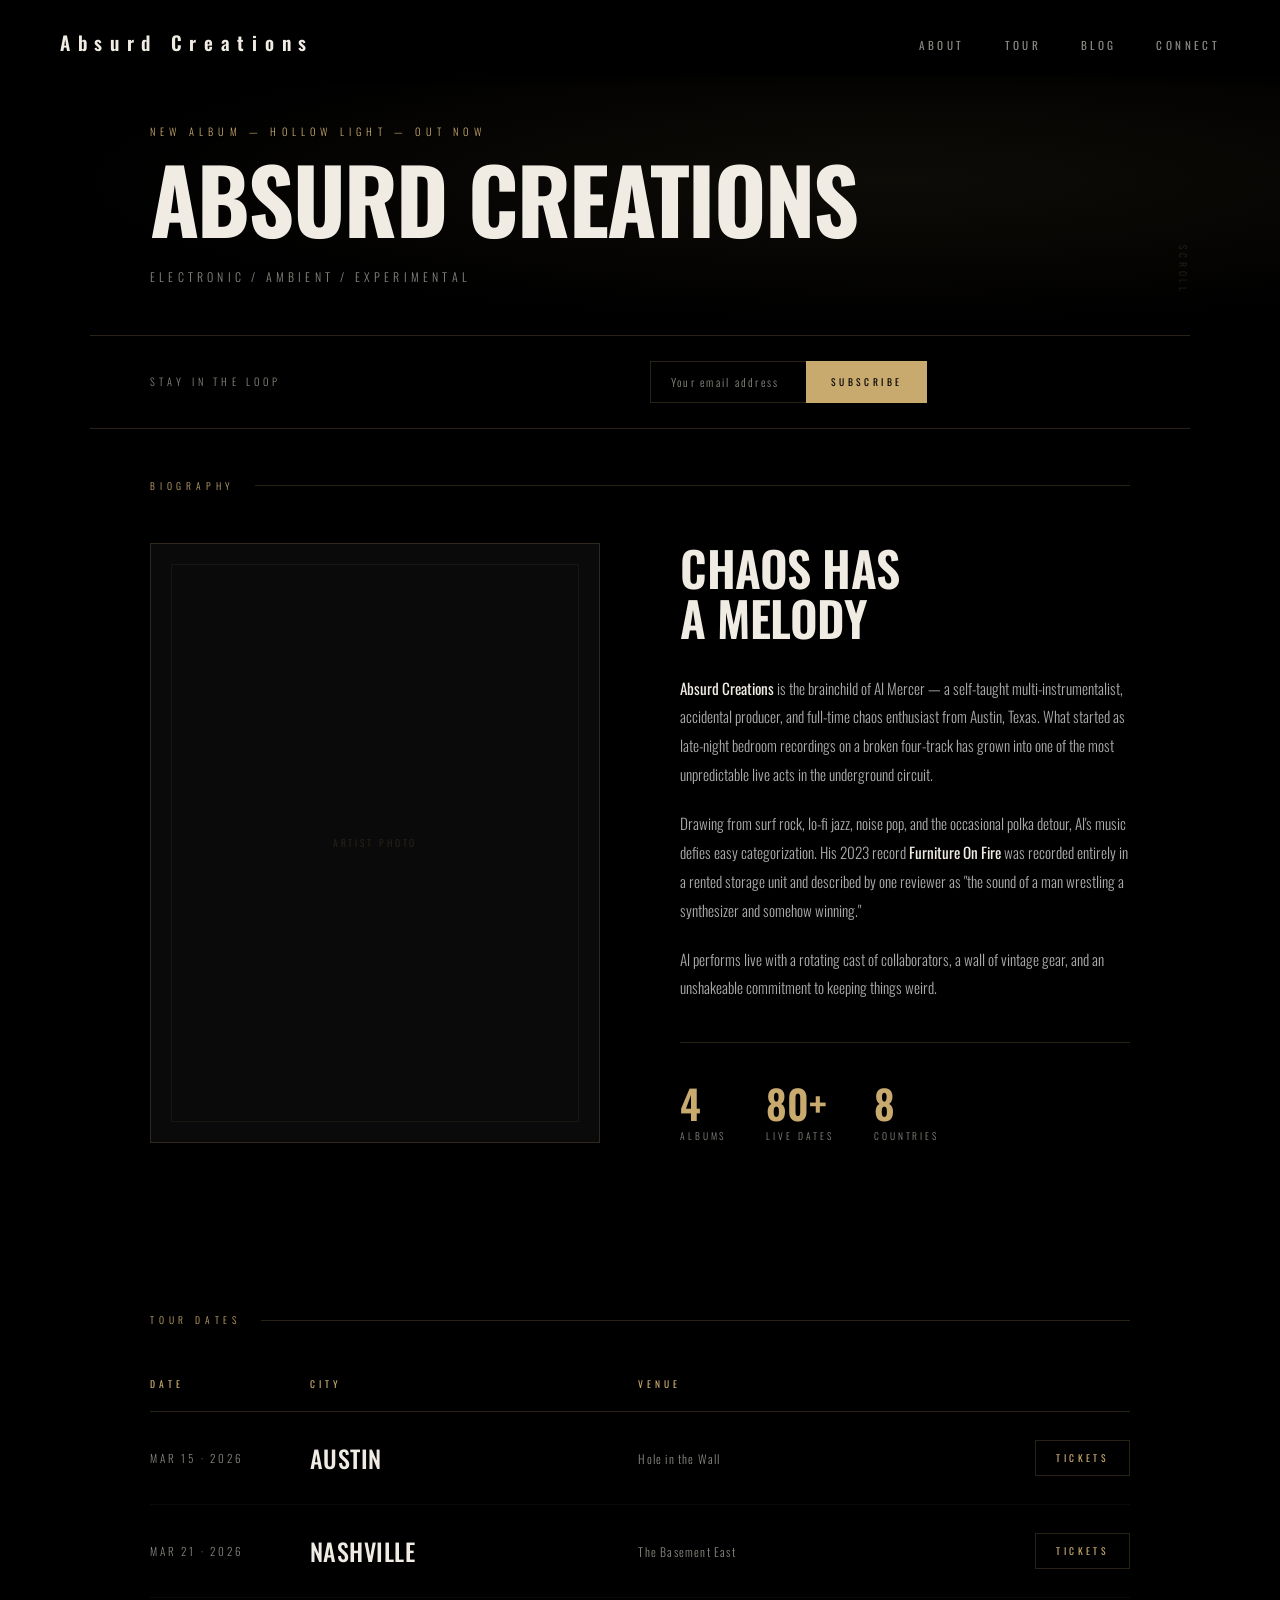
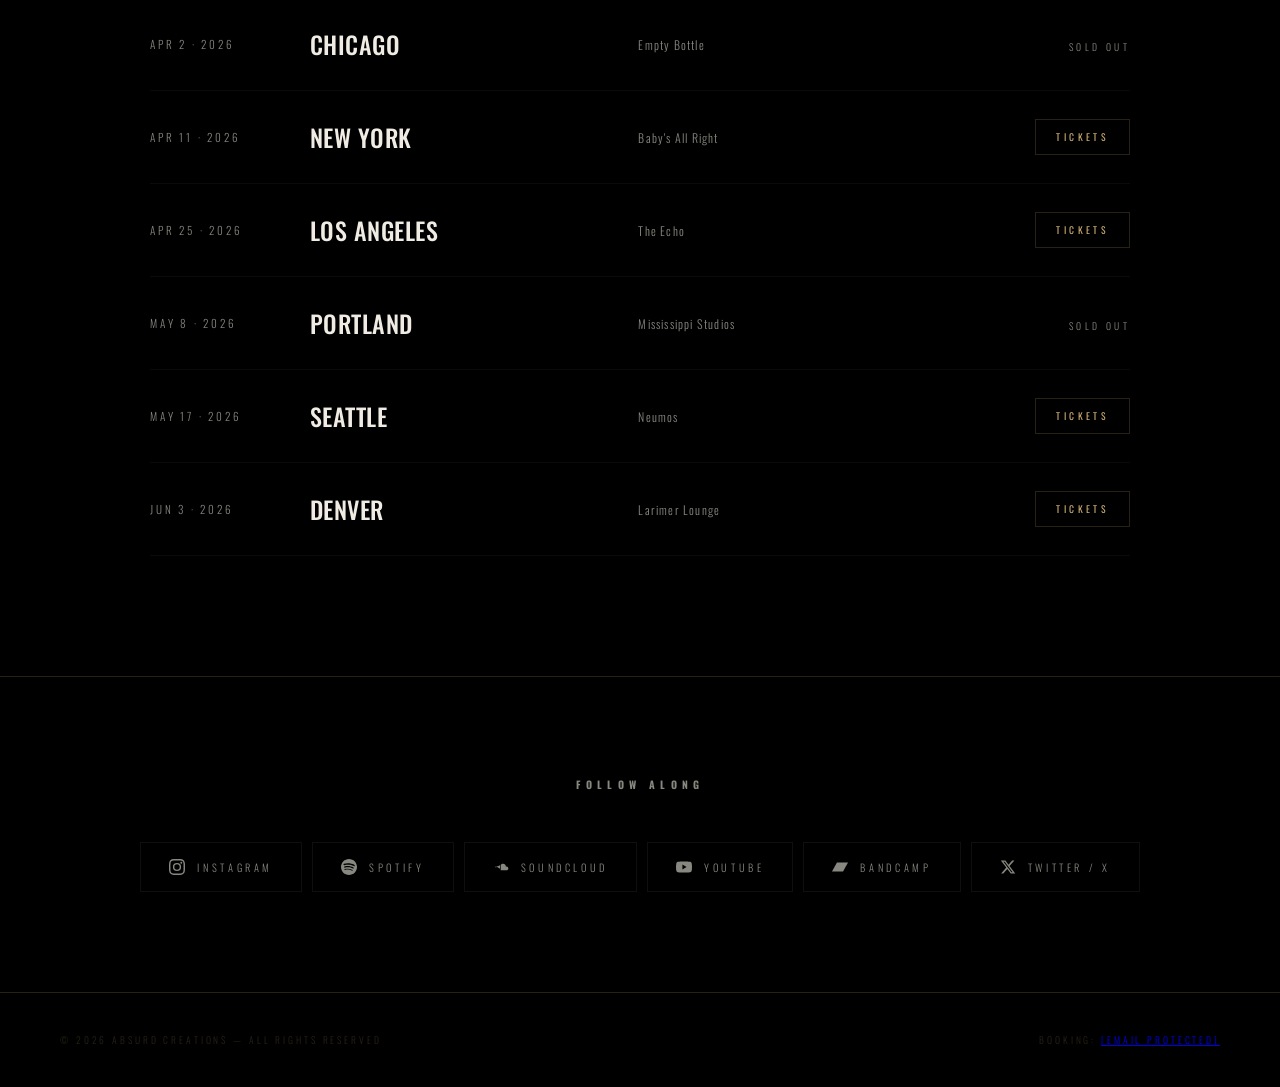
==== commit a5f74a0d: "Update index.html" ====
--- a/index.html
+++ b/index.html
@@ -601,7 +601,7 @@
     <ul class="nav-links">
       <li><a href="#bio">About</a></li>
       <li><a href="#tour">Tour</a></li>
-      <li><a href="#blog">Blog</a></li>
+      <li><a href="blog.html">Blog</a></li>
       <li><a href="#connect">Connect</a></li>
     </ul>
     <button class="hamburger" id="hamburger" aria-label="Menu">
@@ -613,7 +613,7 @@
   <div class="mobile-menu" id="mobileMenu">
     <a href="#bio" onclick="closeMenu()">About</a>
     <a href="#tour" onclick="closeMenu()">Tour</a>
-    <a href="#blog" onclick="closeMenu()">Blog</a>
+    <a href="blog.html" onclick="closeMenu()">Blog</a>
     <a href="#connect" onclick="closeMenu()">Connect</a>
   </div>
 
@@ -632,8 +632,33 @@
     <div class="newsletter">
       <p class="newsletter-label">Stay in the loop</p>
       <div class="newsletter-form">
-        <input type="email" class="newsletter-input" placeholder="Your email address" />
-        <button class="newsletter-btn">Subscribe</button>
+        <div id="mc_embed_shell">
+          <div id="mc_embed_signup">
+            <form action="https://absurdcreations.us16.list-manage.com/subscribe/post?u=87cff52e7418ce599e56f1d62&amp;id=3a16ce7383&amp;f_id=00eec2e1f0"
+                  method="post"
+                  id="mc-embedded-subscribe-form"
+                  name="mc-embedded-subscribe-form"
+                  class="validate"
+                  target="_self"
+                  novalidate="">
+              <div id="mc_embed_signup_scroll" style="display:flex; gap:0; width:100%;">
+                <div class="mc-field-group" style="flex:1;">
+                  <label for="mce-EMAIL" style="display:none;">Email Address</label>
+                  <input type="email" name="EMAIL" class="required email newsletter-input" id="mce-EMAIL" required value="" placeholder="Your email address">
+                </div>
+                <div id="mce-responses">
+                  <div class="response" id="mce-error-response" style="display:none;"></div>
+                  <div class="response" id="mce-success-response" style="display:none;"></div>
+                </div>
+                <!-- Honeypot anti-spam field — do not remove -->
+                <div aria-hidden="true" style="position:absolute; left:-5000px;">
+                  <input type="text" name="b_87cff52e7418ce599e56f1d62_3a16ce7383" tabindex="-1" value="">
+                </div>
+                <input type="submit" name="subscribe" id="mc-embedded-subscribe" class="newsletter-btn" value="Subscribe">
+              </div>
+            </form>
+          </div>
+        </div>
       </div>
     </div>
   </div>
@@ -774,6 +799,36 @@
     <p>Booking: <a href="/cdn-cgi/l/email-protection" class="__cf_email__" data-cfemail="caa8a5a5a1a3a4ad8aaba8b9bfb8aea9b8afabbea3a5a4b9e4a9a5a7">[email&#160;protected]</a></p>
   </footer>
 
+  <script src="https://code.jquery.com/jquery-3.7.1.min.js"></script>
+  <script src="//s3.amazonaws.com/downloads.mailchimp.com/js/mc-validate.js"></script>
+  <script>
+    (function($) {
+      window.fnames = new Array(); window.ftypes = new Array();
+      fnames[0]='EMAIL'; ftypes[0]='email';
+    }(jQuery));
+    var $mcj = jQuery.noConflict(true);
+  </script>
+  <style>
+    #mc_embed_signup { background: transparent !important; }
+    #mc_embed_signup_scroll { display: flex !important; gap: 0 !important; width: 100% !important; }
+    #mc_embed_signup .mc-field-group { flex: 1; margin-bottom: 0 !important; }
+    #mc_embed_signup #mc-embedded-subscribe { margin: 0 !important; }
+    #mc_embed_signup div.mce_inline_error {
+      font-family: 'Oswald', sans-serif;
+      font-size: 0.6rem;
+      letter-spacing: 0.2em;
+      background: transparent !important;
+      color: var(--accent) !important;
+      padding: 4px 0 0 !important;
+    }
+    #mce-success-response, #mce-error-response {
+      font-family: 'Oswald', sans-serif;
+      font-size: 0.6rem;
+      letter-spacing: 0.2em;
+      color: var(--accent) !important;
+    }
+  </style>
+
   <script data-cfasync="false" src="/cdn-cgi/scripts/5c5dd728/cloudflare-static/email-decode.min.js"></script><script>
     const hamburger = document.getElementById('hamburger');
     const mobileMenu = document.getElementById('mobileMenu');
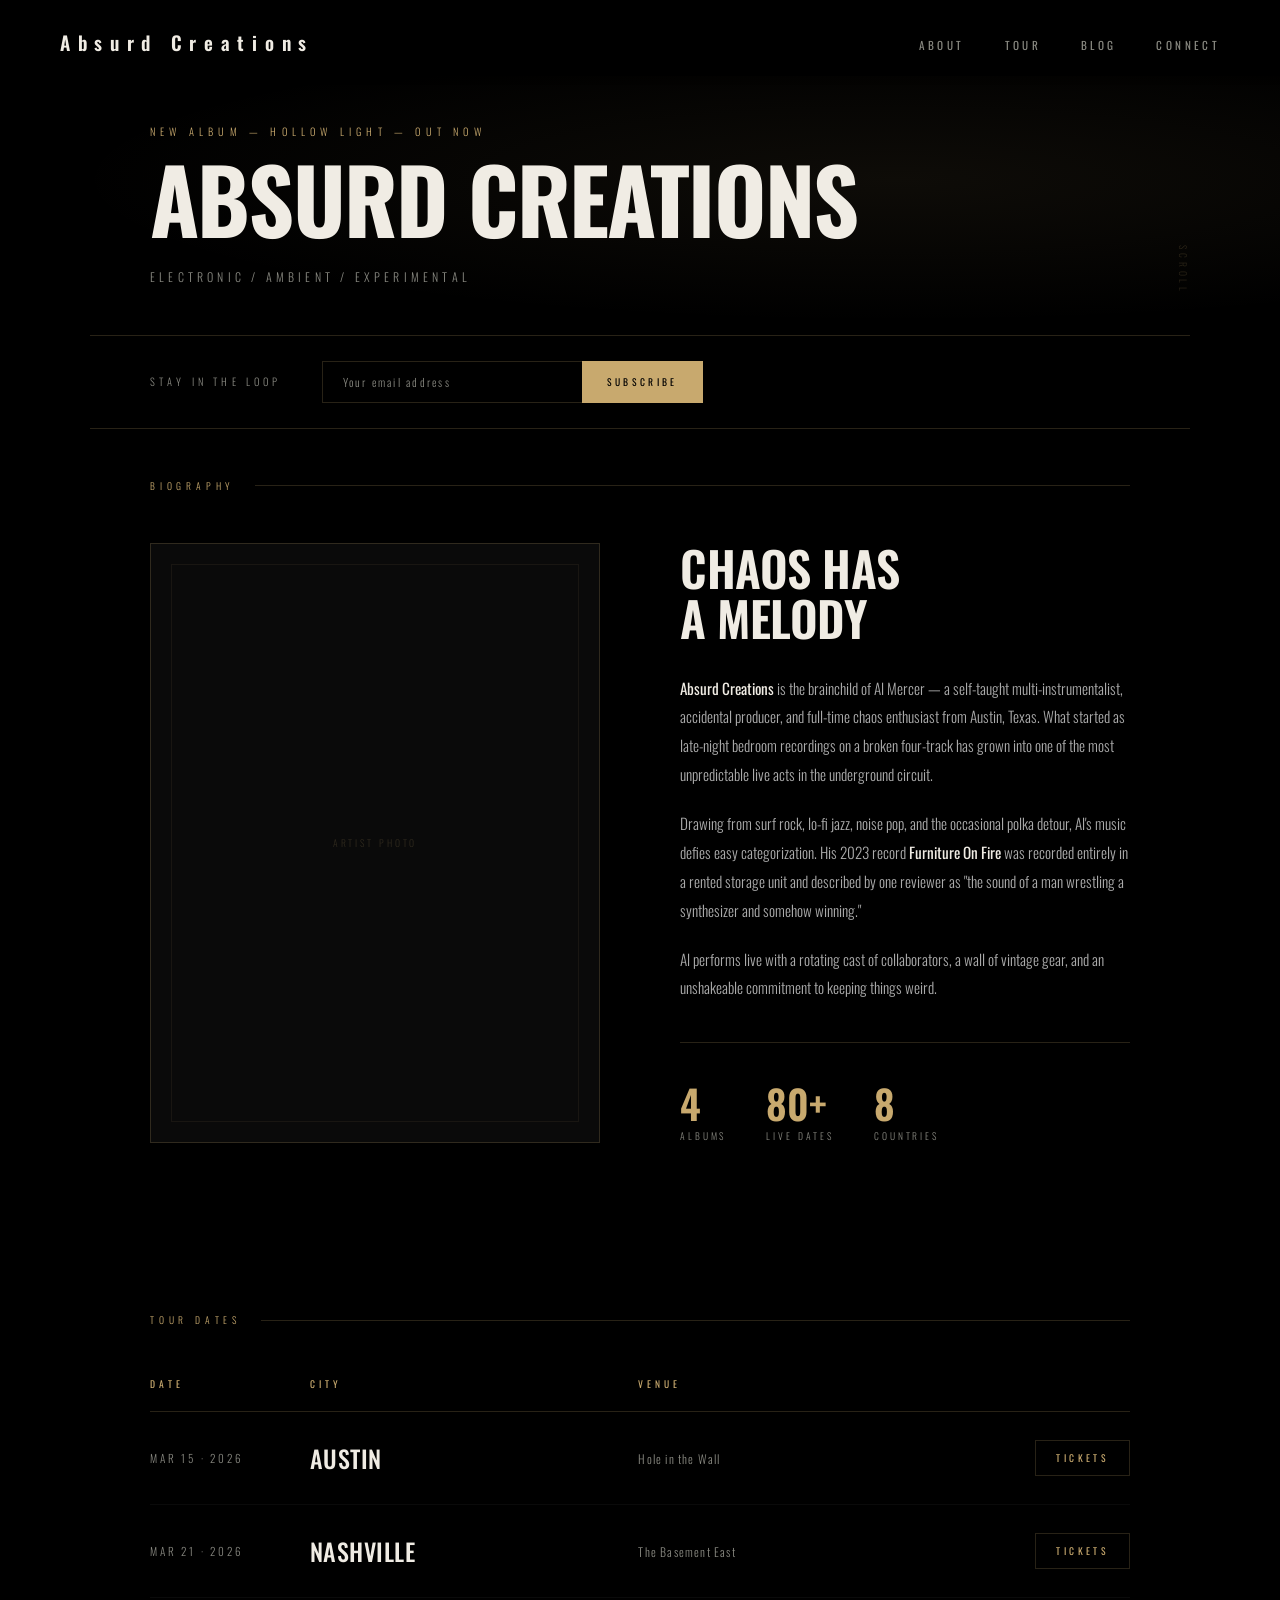
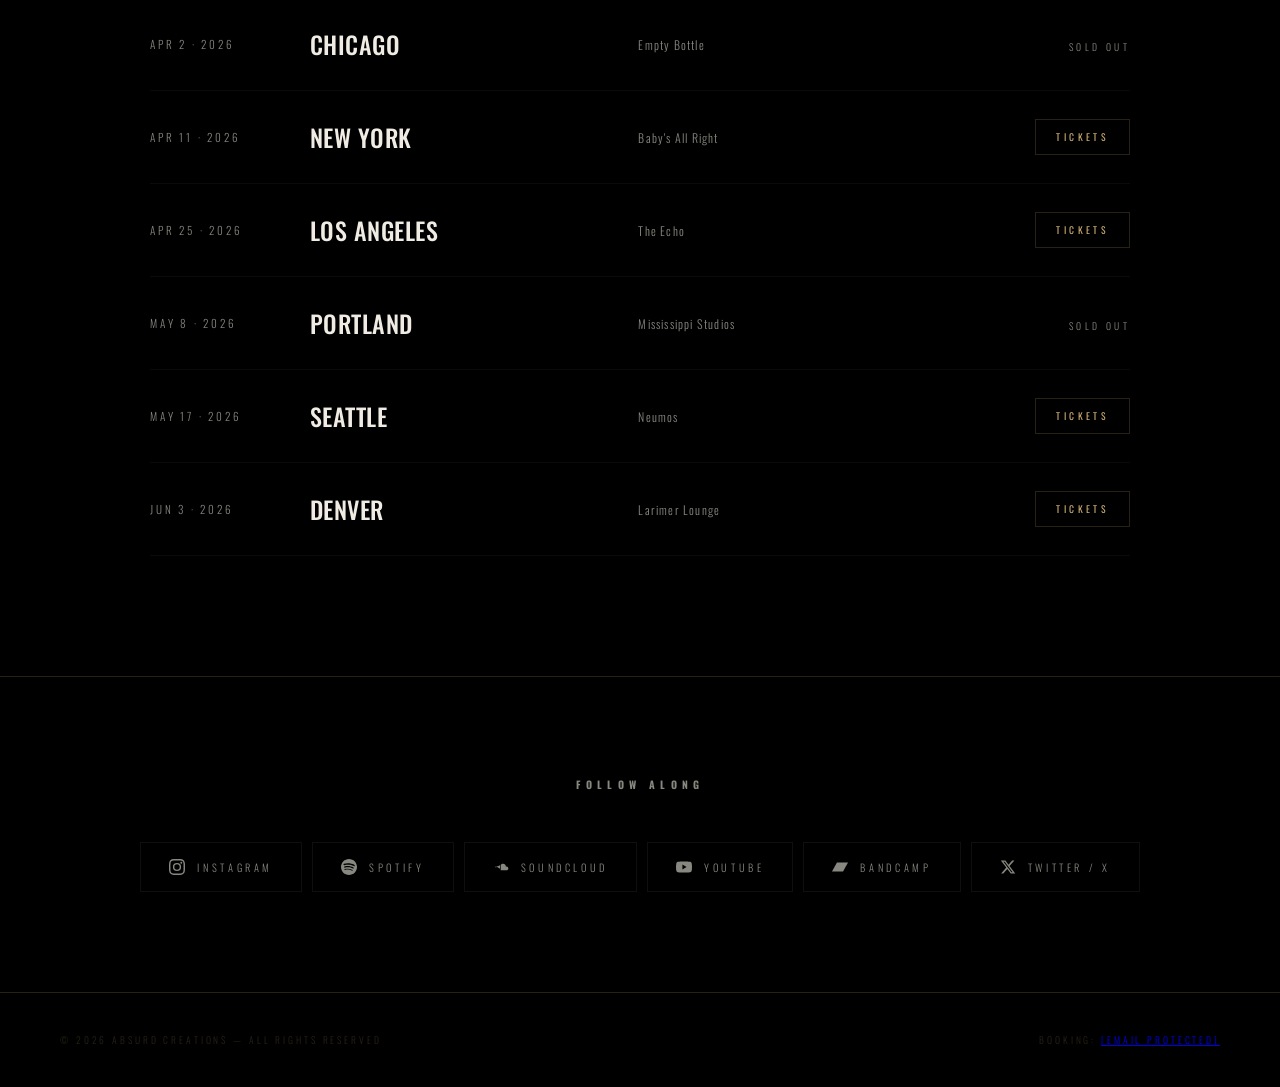
==== commit de3b2e0d: "Update index.html" ====
--- a/index.html
+++ b/index.html
@@ -479,11 +479,12 @@
       display: flex;
       gap: 0;
       flex: 1;
-      max-width: 480px;
+      max-width: 2160px;
     }
 
     .newsletter-input {
       flex: 1;
+      min-width: 260px;
       background: transparent;
       border: 1px solid var(--border);
       border-right: none;
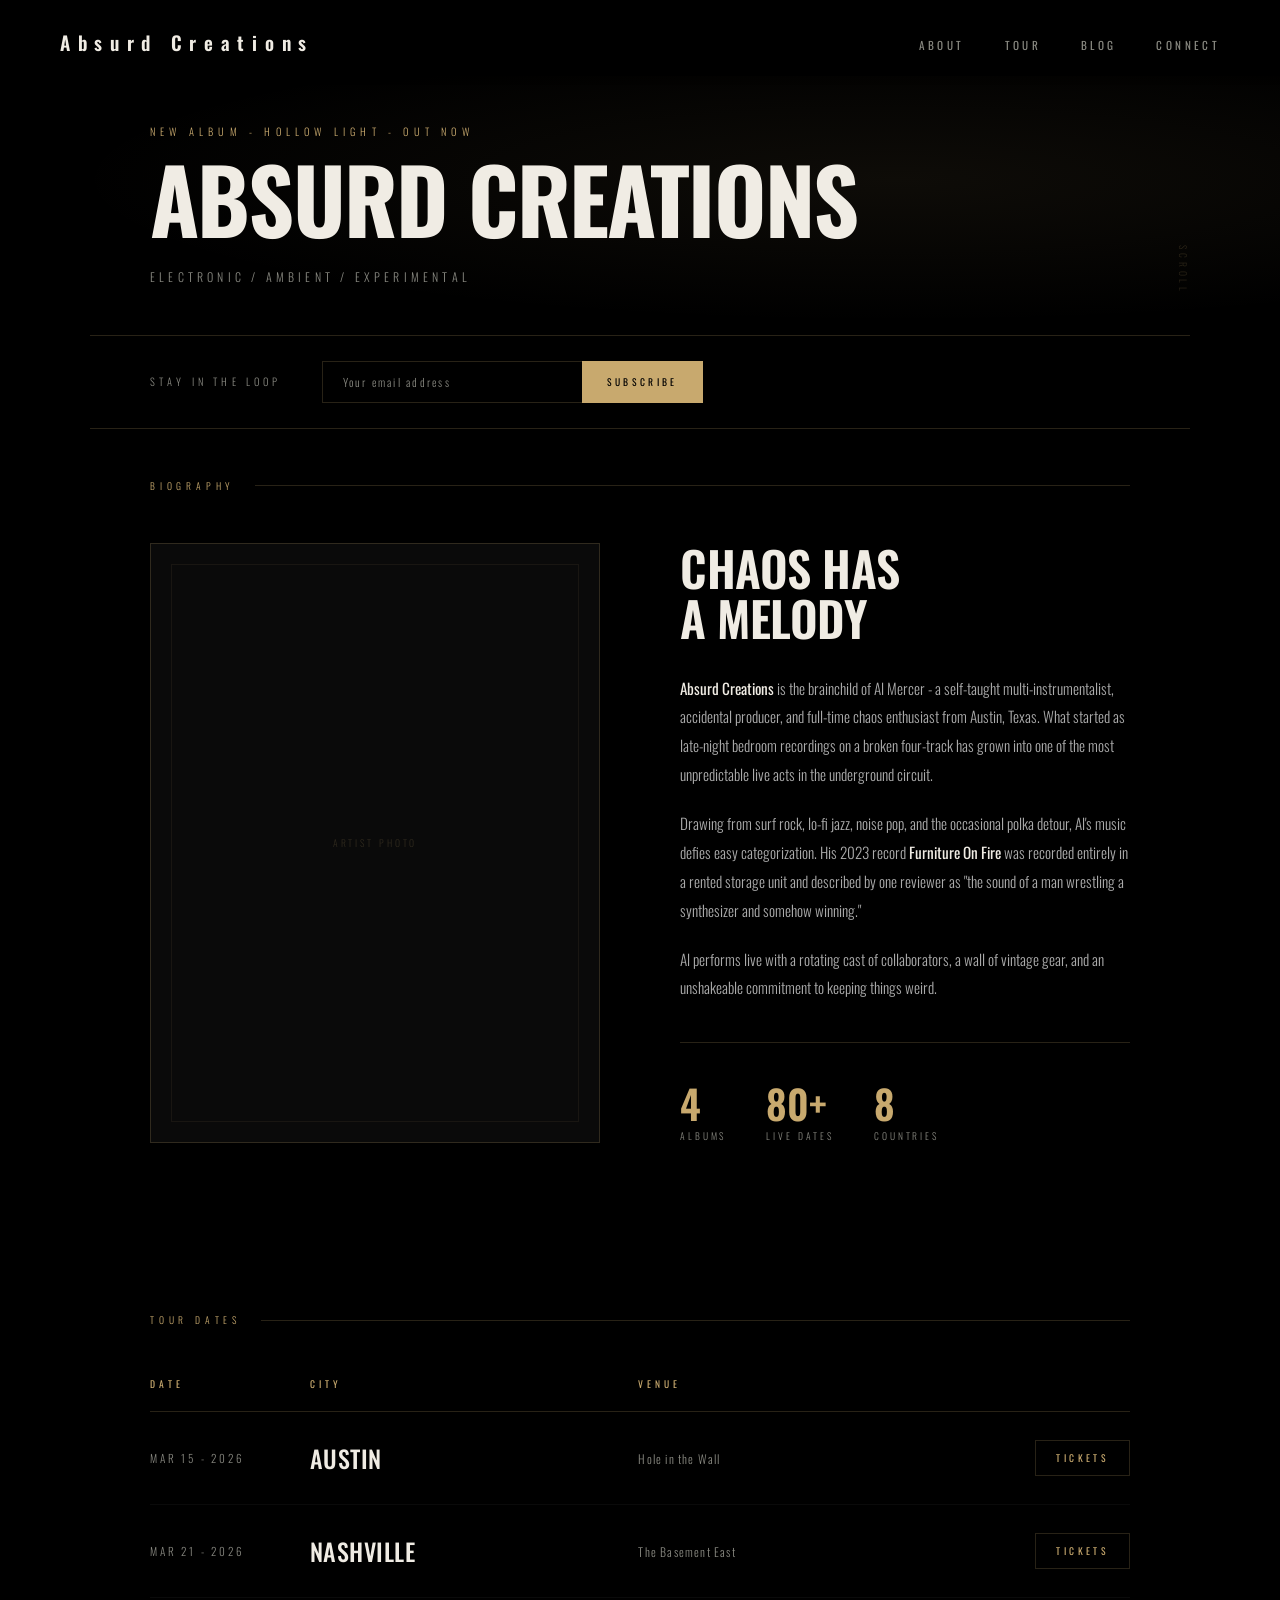
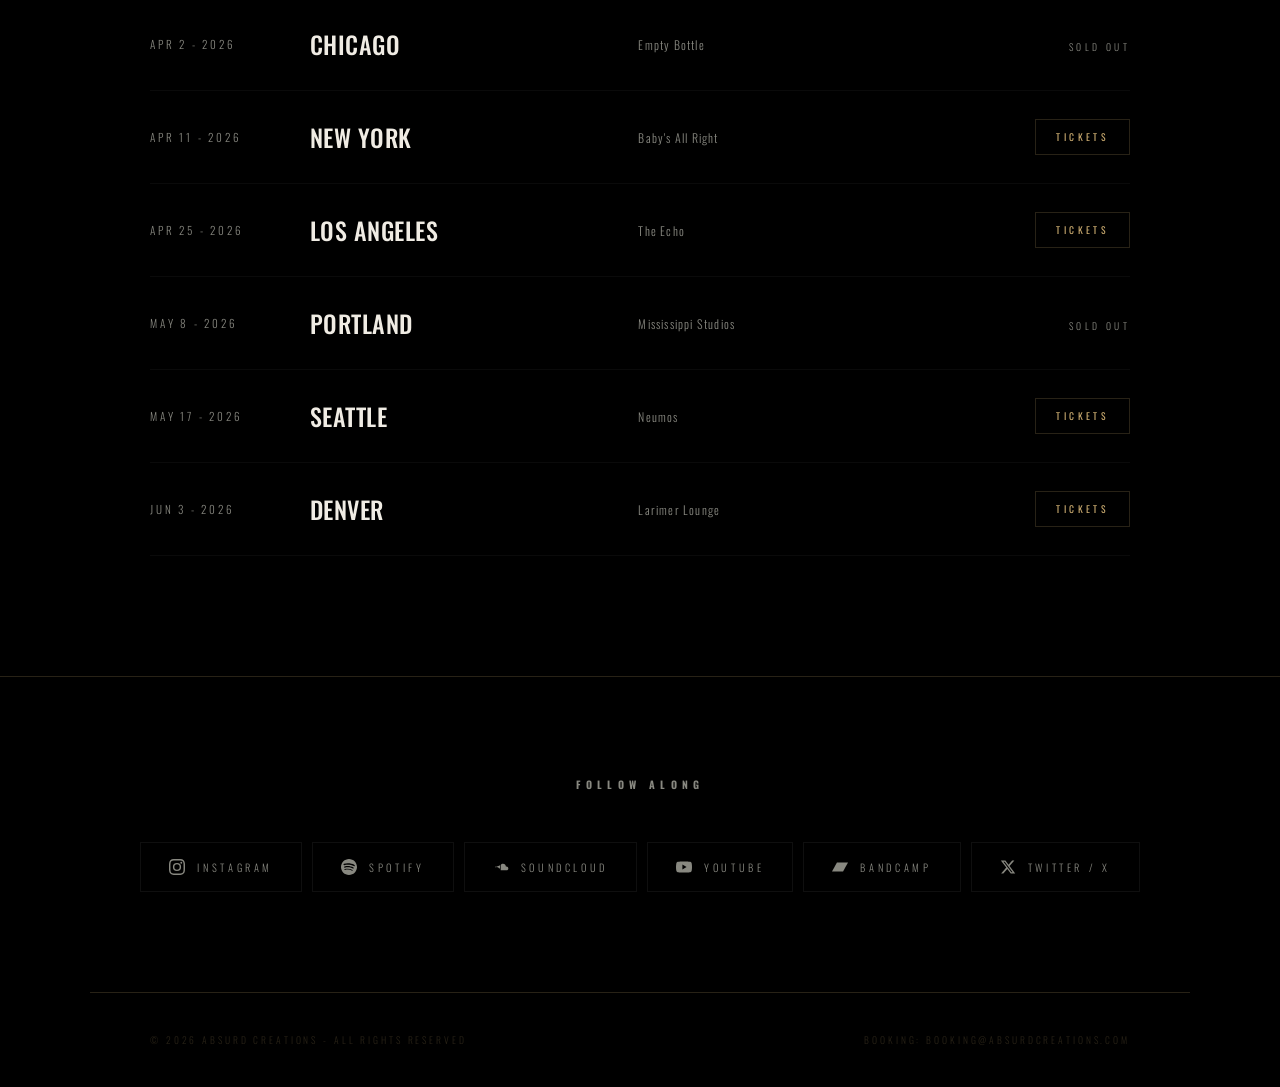
==== commit 72342567: "Cleaned up dead code and created new file structure" ====
--- a/index.html
+++ b/index.html
@@ -3,596 +3,10 @@
 <head>
   <meta charset="UTF-8" />
   <meta name="viewport" content="width=device-width, initial-scale=1.0"/>
-  <title>Absurd Creations — Artist</title>
+  <title>Absurd Creations - Artist</title>
   <link href="https://fonts.googleapis.com/css2?family=Oswald:wght@200;300;400;500;600;700&display=swap" rel="stylesheet"/>
-  <style>
-    *, *::before, *::after { box-sizing: border-box; margin: 0; padding: 0; }
-
-    :root {
-      --white: #f0ece4;
-      --dim: #888880;
-      --accent: #c8a96e;
-      --border: rgba(200,169,110,0.2);
-    }
-
-    html { scroll-behavior: smooth; }
-
-    body {
-      background: #000;
-      color: var(--white);
-      font-family: 'Oswald', sans-serif;
-      font-weight: 300;
-      min-height: 100vh;
-      cursor: crosshair;
-    }
-
-    /* NAV */
-    nav {
-      position: fixed;
-      top: 0; left: 0; right: 0;
-      z-index: 100;
-      display: flex;
-      justify-content: space-between;
-      align-items: center;
-      padding: 28px 60px;
-      background: linear-gradient(to bottom, #000 60%, transparent);
-    }
-
-    .nav-logo {
-      font-size: 1.2rem;
-      font-weight: 600;
-      letter-spacing: 0.4em;
-      color: var(--white);
-      text-decoration: none;
-    }
-
-    .nav-links {
-      display: flex;
-      gap: 40px;
-      list-style: none;
-    }
-
-    .nav-links a {
-      font-size: 0.7rem;
-      font-weight: 400;
-      letter-spacing: 0.3em;
-      color: var(--dim);
-      text-decoration: none;
-      text-transform: uppercase;
-      transition: color 0.3s;
-    }
-
-    .nav-links a:hover { color: var(--white); }
-
-    /* HAMBURGER — hidden on desktop, shown via JS on mobile */
-    .hamburger {
-      display: none;
-      flex-direction: column;
-      gap: 5px;
-      cursor: pointer;
-      background: none;
-      border: none;
-      padding: 4px;
-      z-index: 200;
-    }
-    .hamburger span {
-      display: block;
-      width: 22px;
-      height: 2px;
-      background: var(--white);
-      transition: all 0.3s;
-    }
-    .hamburger.open span:nth-child(1) { transform: translateY(7px) rotate(45deg); }
-    .hamburger.open span:nth-child(2) { opacity: 0; }
-    .hamburger.open span:nth-child(3) { transform: translateY(-7px) rotate(-45deg); }
-
-    /* MOBILE MENU OVERLAY */
-    .mobile-menu {
-      display: none;
-      position: fixed;
-      inset: 0;
-      background: #000;
-      z-index: 150;
-      flex-direction: column;
-      align-items: center;
-      justify-content: center;
-      gap: 40px;
-    }
-    .mobile-menu.open { display: flex; }
-    .mobile-menu a {
-      font-size: 2rem;
-      font-weight: 600;
-      letter-spacing: 0.2em;
-      color: var(--white);
-      text-decoration: none;
-      text-transform: uppercase;
-      transition: color 0.3s;
-    }
-    .mobile-menu a:hover { color: var(--accent); }
-
-    /* HERO */
-    .hero {
-      height: auto;
-      display: flex;
-      flex-direction: column;
-      justify-content: flex-start;
-      padding: 48px 60px 50px;
-      max-width: 1100px;
-      margin: 0 auto;
-      position: relative;
-      overflow: hidden;
-    }
-
-    .hero-wrap {
-      position: relative;
-      margin-top: 76px;
-    }
-
-    .hero-wrap::before {
-      content: '';
-      position: absolute;
-      inset: 0;
-      background: radial-gradient(ellipse at 70% 40%, rgba(200,169,110,0.07) 0%, transparent 65%);
-      pointer-events: none;
-    }
-
-    .hero-eyebrow {
-      font-size: 0.65rem;
-      letter-spacing: 0.5em;
-      color: var(--accent);
-      text-transform: uppercase;
-      margin-bottom: 20px;
-      animation: fadeUp 1s ease both 0.2s;
-    }
-
-    .hero-title {
-      font-size: clamp(2.5rem, 7vw, 7rem);
-      font-weight: 700;
-      line-height: 0.88;
-      letter-spacing: -0.02em;
-      text-transform: uppercase;
-      animation: fadeUp 1s ease both 0.4s;
-    }
-
-    .hero-title span {
-      display: block;
-      color: var(--accent);
-    }
-
-    .hero-sub {
-      margin-top: 30px;
-      font-size: 0.75rem;
-      letter-spacing: 0.35em;
-      color: var(--dim);
-      text-transform: uppercase;
-      animation: fadeUp 1s ease both 0.6s;
-    }
-
-    .scroll-hint {
-      position: absolute;
-      bottom: 40px;
-      right: 0;
-      font-size: 0.6rem;
-      letter-spacing: 0.4em;
-      color: var(--border);
-      text-transform: uppercase;
-      writing-mode: vertical-rl;
-      animation: fadeUp 1s ease both 1s;
-    }
-
-    /* SECTIONS */
-    section {
-      padding: 50px 60px 120px;
-      max-width: 1100px;
-      margin: 0 auto;
-    }
-
-    .section-label {
-      font-size: 0.6rem;
-      letter-spacing: 0.5em;
-      color: var(--accent);
-      text-transform: uppercase;
-      margin-bottom: 50px;
-      display: flex;
-      align-items: center;
-      gap: 20px;
-    }
-
-    .section-label::after {
-      content: '';
-      flex: 1;
-      height: 1px;
-      background: var(--border);
-    }
-
-    /* BIO */
-    .bio-grid {
-      display: grid;
-      grid-template-columns: 1fr 1fr;
-      gap: 80px;
-      align-items: start;
-    }
-
-    .bio-image-placeholder {
-      aspect-ratio: 3/4;
-      background: #0a0a0a;
-      border: 1px solid var(--border);
-      display: flex;
-      align-items: center;
-      justify-content: center;
-      color: var(--border);
-      font-size: 0.6rem;
-      letter-spacing: 0.3em;
-      text-transform: uppercase;
-      position: relative;
-      overflow: hidden;
-    }
-
-    .bio-image-placeholder::before {
-      content: '';
-      position: absolute;
-      top: 20px; left: 20px; right: 20px; bottom: 20px;
-      border: 1px solid rgba(200,169,110,0.08);
-    }
-
-    .bio-text h2 {
-      font-size: 3rem;
-      font-weight: 600;
-      letter-spacing: -0.01em;
-      text-transform: uppercase;
-      margin-bottom: 30px;
-      line-height: 1.05;
-    }
-
-    .bio-text p {
-      font-size: 0.95rem;
-      font-weight: 300;
-      line-height: 1.9;
-      color: #aaa;
-      margin-bottom: 20px;
-    }
-
-    .bio-text p strong {
-      color: var(--white);
-      font-weight: 400;
-    }
-
-    .bio-stats {
-      display: flex;
-      gap: 40px;
-      margin-top: 40px;
-      padding-top: 40px;
-      border-top: 1px solid var(--border);
-    }
-
-    .stat-num {
-      font-size: 2.5rem;
-      font-weight: 600;
-      color: var(--accent);
-      line-height: 1;
-    }
-
-    .stat-label {
-      font-size: 0.6rem;
-      letter-spacing: 0.3em;
-      color: var(--dim);
-      text-transform: uppercase;
-      margin-top: 6px;
-    }
-
-    /* TOUR */
-    .tour-table {
-      width: 100%;
-      border-collapse: collapse;
-    }
-
-    .tour-table thead tr {
-      border-bottom: 1px solid var(--border);
-    }
-
-    .tour-table th {
-      font-size: 0.6rem;
-      letter-spacing: 0.4em;
-      color: var(--accent);
-      text-transform: uppercase;
-      text-align: left;
-      padding: 0 0 20px;
-      font-weight: 400;
-    }
-
-    .tour-table th:last-child { text-align: right; }
-
-    .tour-table td {
-      padding: 28px 0;
-      border-bottom: 1px solid rgba(255,255,255,0.04);
-      vertical-align: middle;
-    }
-
-    .tour-table tbody tr {
-      transition: background 0.2s;
-      cursor: pointer;
-    }
-
-    .tour-table tbody tr:hover td { color: var(--white); }
-    .tour-table tbody tr:hover .td-date { color: var(--accent); }
-
-    .td-date {
-      font-size: 0.7rem;
-      letter-spacing: 0.25em;
-      color: var(--dim);
-      text-transform: uppercase;
-      transition: color 0.3s;
-      width: 160px;
-    }
-
-    .td-city {
-      font-size: 1.5rem;
-      font-weight: 500;
-      letter-spacing: 0.02em;
-      text-transform: uppercase;
-      transition: color 0.3s;
-    }
-
-    .td-venue {
-      font-size: 0.75rem;
-      color: var(--dim);
-      font-weight: 300;
-      letter-spacing: 0.1em;
-      transition: color 0.3s;
-    }
-
-    .td-tickets { text-align: right; }
-
-    .ticket-btn {
-      font-family: 'Oswald', sans-serif;
-      font-size: 0.6rem;
-      font-weight: 400;
-      letter-spacing: 0.35em;
-      text-transform: uppercase;
-      color: var(--accent);
-      border: 1px solid var(--border);
-      background: transparent;
-      padding: 10px 20px;
-      cursor: pointer;
-      transition: all 0.3s;
-    }
-
-    .ticket-btn:hover {
-      background: var(--accent);
-      color: #000;
-      border-color: var(--accent);
-    }
-
-    .sold-out {
-      font-size: 0.6rem;
-      letter-spacing: 0.35em;
-      color: var(--dim);
-      text-transform: uppercase;
-    }
-
-    /* SOCIAL */
-    .social-section {
-      text-align: center;
-      padding: 100px 60px;
-      border-top: 1px solid var(--border);
-    }
-
-    .social-section h2 {
-      font-size: 0.65rem;
-      letter-spacing: 0.5em;
-      color: var(--dim);
-      text-transform: uppercase;
-      margin-bottom: 50px;
-    }
-
-    .social-icons {
-      display: flex;
-      justify-content: center;
-      gap: 10px;
-      flex-wrap: wrap;
-    }
-
-    .social-link {
-      display: flex;
-      align-items: center;
-      gap: 12px;
-      text-decoration: none;
-      color: var(--dim);
-      font-size: 0.65rem;
-      letter-spacing: 0.35em;
-      text-transform: uppercase;
-      border: 1px solid rgba(255,255,255,0.06);
-      padding: 16px 28px;
-      transition: all 0.3s;
-    }
-
-    .social-link:hover {
-      color: var(--white);
-      border-color: var(--accent);
-    }
-
-    .social-link svg {
-      width: 16px;
-      height: 16px;
-      fill: currentColor;
-      flex-shrink: 0;
-    }
-
-    /* FOOTER */
-    footer {
-      padding: 40px 60px;
-      display: flex;
-      justify-content: space-between;
-      align-items: center;
-      border-top: 1px solid var(--border);
-    }
-
-    footer p {
-      font-size: 0.6rem;
-      letter-spacing: 0.3em;
-      color: var(--border);
-      text-transform: uppercase;
-    }
-
-    /* ANIMATIONS */
-    @keyframes fadeUp {
-      from { opacity: 0; transform: translateY(30px); }
-      to   { opacity: 1; transform: translateY(0); }
-    }
-
-    .reveal {
-      opacity: 1;
-      transform: none;
-      transition: opacity 0.8s ease, transform 0.8s ease;
-    }
-
-    .reveal.visible {
-      opacity: 1;
-      transform: none;
-    }
-
-    /* NEWSLETTER */
-    .newsletter-wrap {
-      max-width: 1100px;
-      margin: 0 auto;
-      padding: 25px 60px;
-      border-top: 1px solid var(--border);
-      border-bottom: 1px solid var(--border);
-    }
-
-    .newsletter {
-      display: flex;
-      align-items: center;
-      justify-content: space-between;
-      gap: 40px;
-    }
-
-    .newsletter-label {
-      font-size: 0.65rem;
-      letter-spacing: 0.4em;
-      color: var(--dim);
-      text-transform: uppercase;
-      white-space: nowrap;
-    }
-
-    .newsletter-form {
-      display: flex;
-      gap: 0;
-      flex: 1;
-      max-width: 2160px;
-    }
-
-    .newsletter-input {
-      flex: 1;
-      min-width: 260px;
-      background: transparent;
-      border: 1px solid var(--border);
-      border-right: none;
-      color: var(--white);
-      font-family: 'Oswald', sans-serif;
-      font-size: 0.7rem;
-      font-weight: 300;
-      letter-spacing: 0.2em;
-      padding: 12px 20px;
-      outline: none;
-      transition: border-color 0.3s;
-    }
-
-    .newsletter-input::placeholder {
-      color: var(--dim);
-    }
-
-    .newsletter-input:focus {
-      border-color: var(--accent);
-    }
-
-    .newsletter-btn {
-      font-family: 'Oswald', sans-serif;
-      font-size: 0.6rem;
-      font-weight: 400;
-      letter-spacing: 0.35em;
-      text-transform: uppercase;
-      color: #000;
-      background: var(--accent);
-      border: 1px solid var(--accent);
-      padding: 12px 24px;
-      cursor: pointer;
-      white-space: nowrap;
-      transition: all 0.3s;
-    }
-
-    .newsletter-btn:hover {
-      background: transparent;
-      color: var(--accent);
-    }
-
-    /* ── MOBILE ── */
-    @media (max-width: 768px) {
-      nav { padding: 20px 24px; }
-      .nav-links { display: none !important; }
-      .hamburger { display: flex; }
-
-      .hero-wrap { margin-top: 62px; }
-      .hero { padding: 32px 24px 40px; }
-      .hero-title { font-size: clamp(2.2rem, 11vw, 3.5rem); line-height: 1; }
-      .hero-eyebrow { font-size: 0.55rem; letter-spacing: 0.35em; }
-      .hero-sub { font-size: 0.65rem; margin-top: 16px; }
-      .scroll-hint { display: none; }
-
-      section { padding: 40px 24px 60px; }
-      .section-label { font-size: 0.55rem; margin-bottom: 30px; }
-
-      .bio-grid { grid-template-columns: 1fr; gap: 30px; }
-      .bio-image-placeholder { aspect-ratio: 16/9; max-height: 220px; }
-      .bio-text h2 { font-size: 2rem; margin-bottom: 20px; }
-      .bio-text p { font-size: 0.875rem; line-height: 1.8; }
-      .bio-stats { gap: 24px; margin-top: 28px; padding-top: 28px; }
-      .stat-num { font-size: 2rem; }
-      .stat-label { font-size: 0.55rem; }
-
-      .tour-table thead { display: none; }
-      .tour-table tbody tr {
-        display: grid;
-        grid-template-columns: 1fr auto;
-        grid-template-rows: auto auto;
-        gap: 2px 12px;
-        padding: 18px 0;
-        border-bottom: 1px solid rgba(255,255,255,0.06);
-      }
-      .tour-table td { padding: 0; border: none; }
-      .td-date { grid-column: 1; grid-row: 2; font-size: 0.6rem; width: auto; }
-      .td-city { grid-column: 1; grid-row: 1; font-size: 1.2rem; }
-      .td-venue { display: none; }
-      .td-tickets {
-        grid-column: 2; grid-row: 1 / 3;
-        display: flex; align-items: center; justify-content: flex-end;
-      }
-      .ticket-btn { padding: 8px 14px; font-size: 0.55rem; }
-      .sold-out { font-size: 0.55rem; }
-
-      .social-section { padding: 60px 24px; }
-      .social-icons { gap: 8px; }
-      .social-link {
-        padding: 12px 16px;
-        font-size: 0.6rem;
-        letter-spacing: 0.2em;
-        flex: 1 1 calc(50% - 8px);
-        justify-content: center;
-      }
-
-      footer { padding: 28px 24px; flex-direction: column; align-items: flex-start; gap: 8px; }
-      footer p { font-size: 0.55rem; }
-
-      .newsletter-wrap { padding: 25px 24px; }
-      .newsletter { flex-direction: column; align-items: flex-start; gap: 16px; }
-      .newsletter-form { max-width: 100%; width: 100%; }
-    }
-
-    @media (max-width: 380px) {
-      .hero-title { font-size: 2rem; }
-      .social-link { flex: 1 1 100%; }
-    }
-  </style>
+  <link rel="stylesheet" href="css/global.css"/>
+  <link rel="stylesheet" href="css/home.css"/>
 </head>
 <body>
 
@@ -621,7 +35,7 @@
   <div class="hero-wrap">
   <!-- HERO -->
   <div class="hero">
-    <div class="hero-eyebrow">New Album — Hollow Light — Out Now</div>
+    <div class="hero-eyebrow">New Album - Hollow Light - Out Now</div>
     <h1 class="hero-title">Absurd Creations</h1>
     <p class="hero-sub">Electronic / Ambient / Experimental</p>
     <span class="scroll-hint">Scroll</span>
@@ -651,7 +65,7 @@
                   <div class="response" id="mce-error-response" style="display:none;"></div>
                   <div class="response" id="mce-success-response" style="display:none;"></div>
                 </div>
-                <!-- Honeypot anti-spam field — do not remove -->
+                <!-- Honeypot anti-spam field - do not remove -->
                 <div aria-hidden="true" style="position:absolute; left:-5000px;">
                   <input type="text" name="b_87cff52e7418ce599e56f1d62_3a16ce7383" tabindex="-1" value="">
                 </div>
@@ -672,7 +86,7 @@
       <div class="bio-text">
         <h2>Chaos Has<br>A Melody</h2>
         <p>
-          <strong>Absurd Creations</strong> is the brainchild of Al Mercer — a self-taught multi-instrumentalist, accidental producer, and full-time chaos enthusiast from Austin, Texas. What started as late-night bedroom recordings on a broken four-track has grown into one of the most unpredictable live acts in the underground circuit.
+          <strong>Absurd Creations</strong> is the brainchild of Al Mercer - a self-taught multi-instrumentalist, accidental producer, and full-time chaos enthusiast from Austin, Texas. What started as late-night bedroom recordings on a broken four-track has grown into one of the most unpredictable live acts in the underground circuit.
         </p>
         <p>
           Drawing from surf rock, lo-fi jazz, noise pop, and the occasional polka detour, Al's music defies easy categorization. His 2023 record <strong>Furniture On Fire</strong> was recorded entirely in a rented storage unit and described by one reviewer as "the sound of a man wrestling a synthesizer and somehow winning."
@@ -712,49 +126,49 @@
       </thead>
       <tbody>
         <tr>
-          <td class="td-date">Mar 15 · 2026</td>
+          <td class="td-date">Mar 15 - 2026</td>
           <td class="td-city">Austin</td>
           <td class="td-venue">Hole in the Wall</td>
           <td class="td-tickets"><button class="ticket-btn">Tickets</button></td>
         </tr>
         <tr>
-          <td class="td-date">Mar 21 · 2026</td>
+          <td class="td-date">Mar 21 - 2026</td>
           <td class="td-city">Nashville</td>
           <td class="td-venue">The Basement East</td>
           <td class="td-tickets"><button class="ticket-btn">Tickets</button></td>
         </tr>
         <tr>
-          <td class="td-date">Apr 2 · 2026</td>
+          <td class="td-date">Apr 2 - 2026</td>
           <td class="td-city">Chicago</td>
           <td class="td-venue">Empty Bottle</td>
           <td class="td-tickets"><span class="sold-out">Sold Out</span></td>
         </tr>
         <tr>
-          <td class="td-date">Apr 11 · 2026</td>
+          <td class="td-date">Apr 11 - 2026</td>
           <td class="td-city">New York</td>
           <td class="td-venue">Baby's All Right</td>
           <td class="td-tickets"><button class="ticket-btn">Tickets</button></td>
         </tr>
         <tr>
-          <td class="td-date">Apr 25 · 2026</td>
+          <td class="td-date">Apr 25 - 2026</td>
           <td class="td-city">Los Angeles</td>
           <td class="td-venue">The Echo</td>
           <td class="td-tickets"><button class="ticket-btn">Tickets</button></td>
         </tr>
         <tr>
-          <td class="td-date">May 8 · 2026</td>
+          <td class="td-date">May 8 - 2026</td>
           <td class="td-city">Portland</td>
           <td class="td-venue">Mississippi Studios</td>
           <td class="td-tickets"><span class="sold-out">Sold Out</span></td>
         </tr>
         <tr>
-          <td class="td-date">May 17 · 2026</td>
+          <td class="td-date">May 17 - 2026</td>
           <td class="td-city">Seattle</td>
           <td class="td-venue">Neumos</td>
           <td class="td-tickets"><button class="ticket-btn">Tickets</button></td>
         </tr>
         <tr>
-          <td class="td-date">Jun 3 · 2026</td>
+          <td class="td-date">Jun 3 - 2026</td>
           <td class="td-city">Denver</td>
           <td class="td-venue">Larimer Lounge</td>
           <td class="td-tickets"><button class="ticket-btn">Tickets</button></td>
@@ -796,10 +210,11 @@
 
   <!-- FOOTER -->
   <footer>
-    <p>© 2026 Absurd Creations — All Rights Reserved</p>
-    <p>Booking: <a href="/cdn-cgi/l/email-protection" class="__cf_email__" data-cfemail="caa8a5a5a1a3a4ad8aaba8b9bfb8aea9b8afabbea3a5a4b9e4a9a5a7">[email&#160;protected]</a></p>
+    <p>&copy; 2026 Absurd Creations - All Rights Reserved</p>
+    <p>Booking: booking@absurdcreations.com</p>
   </footer>
 
+  <!-- SCRIPTS -->
   <script src="https://code.jquery.com/jquery-3.7.1.min.js"></script>
   <script src="//s3.amazonaws.com/downloads.mailchimp.com/js/mc-validate.js"></script>
   <script>
@@ -809,63 +224,7 @@
     }(jQuery));
     var $mcj = jQuery.noConflict(true);
   </script>
-  <style>
-    #mc_embed_signup { background: transparent !important; }
-    #mc_embed_signup_scroll { display: flex !important; gap: 0 !important; width: 100% !important; }
-    #mc_embed_signup .mc-field-group { flex: 1; margin-bottom: 0 !important; }
-    #mc_embed_signup #mc-embedded-subscribe { margin: 0 !important; }
-    #mc_embed_signup div.mce_inline_error {
-      font-family: 'Oswald', sans-serif;
-      font-size: 0.6rem;
-      letter-spacing: 0.2em;
-      background: transparent !important;
-      color: var(--accent) !important;
-      padding: 4px 0 0 !important;
-    }
-    #mce-success-response, #mce-error-response {
-      font-family: 'Oswald', sans-serif;
-      font-size: 0.6rem;
-      letter-spacing: 0.2em;
-      color: var(--accent) !important;
-    }
-  </style>
-
-  <script data-cfasync="false" src="/cdn-cgi/scripts/5c5dd728/cloudflare-static/email-decode.min.js"></script><script>
-    const hamburger = document.getElementById('hamburger');
-    const mobileMenu = document.getElementById('mobileMenu');
-    const navLinks = document.querySelector('.nav-links');
-    const breakpoint = window.matchMedia('(max-width: 768px)');
-
-    // Detect viewport and switch nav accordingly
-    function handleViewport(e) {
-      if (e.matches) {
-        // Mobile: show hamburger (nav-links hidden via CSS)
-        hamburger.style.display = 'flex';
-      } else {
-        // Desktop: hide hamburger, close any open mobile menu
-        hamburger.style.display = 'none';
-        hamburger.classList.remove('open');
-        mobileMenu.classList.remove('open');
-        document.body.style.overflow = '';
-      }
-    }
-
-    breakpoint.addEventListener('change', handleViewport);
-    handleViewport(breakpoint); // run on page load
-
-    // Toggle mobile menu
-    hamburger.addEventListener('click', () => {
-      hamburger.classList.toggle('open');
-      mobileMenu.classList.toggle('open');
-      document.body.style.overflow = mobileMenu.classList.contains('open') ? 'hidden' : '';
-    });
-
-    function closeMenu() {
-      hamburger.classList.remove('open');
-      mobileMenu.classList.remove('open');
-      document.body.style.overflow = '';
-    }
-
-    // Scroll reveal
-    const reveals = document.querySelectorAll('.reveal');
-    const observ
+  <script src="js/nav.js"></script>
+  <script src="js/reveal.js"></script>
+</body>
+</html>
--- a/css/global.css
+++ b/css/global.css
@@ -0,0 +1,150 @@
+/* ═══════════════════════════════════════════
+   GLOBAL STYLES — Absurd Creations
+   Shared across all pages
+   ═══════════════════════════════════════════ */
+
+/* RESET */
+*, *::before, *::after { box-sizing: border-box; margin: 0; padding: 0; }
+
+/* VARIABLES */
+:root {
+  --white: #f0ece4;
+  --dim: #888880;
+  --accent: #c8a96e;
+  --border: rgba(200,169,110,0.2);
+}
+
+html { scroll-behavior: smooth; }
+
+body {
+  background: #000;
+  color: var(--white);
+  font-family: 'Oswald', sans-serif;
+  font-weight: 300;
+  min-height: 100vh;
+  cursor: crosshair;
+}
+
+/* ── NAV ── */
+nav {
+  position: fixed;
+  top: 0; left: 0; right: 0;
+  z-index: 100;
+  display: flex;
+  justify-content: space-between;
+  align-items: center;
+  padding: 28px 60px;
+  background: #000;
+}
+
+.nav-logo {
+  font-size: 1.2rem;
+  font-weight: 600;
+  letter-spacing: 0.4em;
+  color: var(--white);
+  text-decoration: none;
+}
+
+.nav-links {
+  display: flex;
+  gap: 40px;
+  list-style: none;
+}
+
+.nav-links a {
+  font-size: 0.7rem;
+  font-weight: 400;
+  letter-spacing: 0.3em;
+  color: var(--dim);
+  text-decoration: none;
+  text-transform: uppercase;
+  transition: color 0.3s;
+}
+
+.nav-links a:hover { color: var(--white); }
+.nav-links a.active { color: var(--accent); }
+
+/* ── HAMBURGER ── */
+.hamburger {
+  display: none;
+  flex-direction: column;
+  gap: 5px;
+  cursor: pointer;
+  background: none;
+  border: none;
+  padding: 4px;
+  z-index: 200;
+}
+
+.hamburger span {
+  display: block;
+  width: 22px;
+  height: 2px;
+  background: var(--white);
+  transition: all 0.3s;
+}
+
+.hamburger.open span:nth-child(1) { transform: translateY(7px) rotate(45deg); }
+.hamburger.open span:nth-child(2) { opacity: 0; }
+.hamburger.open span:nth-child(3) { transform: translateY(-7px) rotate(-45deg); }
+
+/* ── MOBILE MENU OVERLAY ── */
+.mobile-menu {
+  display: none;
+  position: fixed;
+  inset: 0;
+  background: #000;
+  z-index: 150;
+  flex-direction: column;
+  align-items: center;
+  justify-content: center;
+  gap: 40px;
+}
+
+.mobile-menu.open { display: flex; }
+
+.mobile-menu a {
+  font-size: 2rem;
+  font-weight: 600;
+  letter-spacing: 0.2em;
+  color: var(--white);
+  text-decoration: none;
+  text-transform: uppercase;
+  transition: color 0.3s;
+}
+
+.mobile-menu a:hover { color: var(--accent); }
+
+/* ── FOOTER ── */
+footer {
+  padding: 40px 60px;
+  display: flex;
+  justify-content: space-between;
+  align-items: center;
+  border-top: 1px solid var(--border);
+  max-width: 1100px;
+  margin: 0 auto;
+}
+
+footer p {
+  font-size: 0.6rem;
+  letter-spacing: 0.3em;
+  color: var(--border);
+  text-transform: uppercase;
+}
+
+/* ── MOBILE (shared) ── */
+@media (max-width: 768px) {
+  nav { padding: 20px 24px; }
+  .nav-links { display: none !important; }
+  .hamburger { display: flex; }
+
+  footer {
+    padding: 28px 24px;
+    flex-direction: column;
+    align-items: flex-start;
+    gap: 8px;
+  }
+
+  footer p { font-size: 0.55rem; }
+}
--- a/css/home.css
+++ b/css/home.css
@@ -0,0 +1,488 @@
+/* ═══════════════════════════════════════════
+   HOME PAGE STYLES — index.html
+   ═══════════════════════════════════════════ */
+
+/* ── ANIMATIONS ── */
+@keyframes fadeUp {
+  from { opacity: 0; transform: translateY(30px); }
+  to   { opacity: 1; transform: translateY(0); }
+}
+
+.reveal {
+  opacity: 1;
+  transform: none;
+  transition: opacity 0.8s ease, transform 0.8s ease;
+}
+
+.reveal.visible {
+  opacity: 1;
+  transform: none;
+}
+
+/* Override nav background for home page (gradient) */
+nav {
+  background: linear-gradient(to bottom, #000 60%, transparent);
+}
+
+/* ── HERO ── */
+.hero {
+  height: auto;
+  display: flex;
+  flex-direction: column;
+  justify-content: flex-start;
+  padding: 48px 60px 50px;
+  max-width: 1100px;
+  margin: 0 auto;
+  position: relative;
+  overflow: hidden;
+}
+
+.hero-wrap {
+  position: relative;
+  margin-top: 76px;
+}
+
+.hero-wrap::before {
+  content: '';
+  position: absolute;
+  inset: 0;
+  background: radial-gradient(ellipse at 70% 40%, rgba(200,169,110,0.07) 0%, transparent 65%);
+  pointer-events: none;
+}
+
+.hero-eyebrow {
+  font-size: 0.65rem;
+  letter-spacing: 0.5em;
+  color: var(--accent);
+  text-transform: uppercase;
+  margin-bottom: 20px;
+  animation: fadeUp 1s ease both 0.2s;
+}
+
+.hero-title {
+  font-size: clamp(2.5rem, 7vw, 7rem);
+  font-weight: 700;
+  line-height: 0.88;
+  letter-spacing: -0.02em;
+  text-transform: uppercase;
+  animation: fadeUp 1s ease both 0.4s;
+}
+
+.hero-title span {
+  display: block;
+  color: var(--accent);
+}
+
+.hero-sub {
+  margin-top: 30px;
+  font-size: 0.75rem;
+  letter-spacing: 0.35em;
+  color: var(--dim);
+  text-transform: uppercase;
+  animation: fadeUp 1s ease both 0.6s;
+}
+
+.scroll-hint {
+  position: absolute;
+  bottom: 40px;
+  right: 0;
+  font-size: 0.6rem;
+  letter-spacing: 0.4em;
+  color: var(--border);
+  text-transform: uppercase;
+  writing-mode: vertical-rl;
+  animation: fadeUp 1s ease both 1s;
+}
+
+/* ── SECTIONS ── */
+section {
+  padding: 50px 60px 120px;
+  max-width: 1100px;
+  margin: 0 auto;
+}
+
+.section-label {
+  font-size: 0.6rem;
+  letter-spacing: 0.5em;
+  color: var(--accent);
+  text-transform: uppercase;
+  margin-bottom: 50px;
+  display: flex;
+  align-items: center;
+  gap: 20px;
+}
+
+.section-label::after {
+  content: '';
+  flex: 1;
+  height: 1px;
+  background: var(--border);
+}
+
+/* ── BIO ── */
+.bio-grid {
+  display: grid;
+  grid-template-columns: 1fr 1fr;
+  gap: 80px;
+  align-items: start;
+}
+
+.bio-image-placeholder {
+  aspect-ratio: 3/4;
+  background: #0a0a0a;
+  border: 1px solid var(--border);
+  display: flex;
+  align-items: center;
+  justify-content: center;
+  color: var(--border);
+  font-size: 0.6rem;
+  letter-spacing: 0.3em;
+  text-transform: uppercase;
+  position: relative;
+  overflow: hidden;
+}
+
+.bio-image-placeholder::before {
+  content: '';
+  position: absolute;
+  top: 20px; left: 20px; right: 20px; bottom: 20px;
+  border: 1px solid rgba(200,169,110,0.08);
+}
+
+.bio-text h2 {
+  font-size: 3rem;
+  font-weight: 600;
+  letter-spacing: -0.01em;
+  text-transform: uppercase;
+  margin-bottom: 30px;
+  line-height: 1.05;
+}
+
+.bio-text p {
+  font-size: 0.95rem;
+  font-weight: 300;
+  line-height: 1.9;
+  color: #aaa;
+  margin-bottom: 20px;
+}
+
+.bio-text p strong {
+  color: var(--white);
+  font-weight: 400;
+}
+
+.bio-stats {
+  display: flex;
+  gap: 40px;
+  margin-top: 40px;
+  padding-top: 40px;
+  border-top: 1px solid var(--border);
+}
+
+.stat-num {
+  font-size: 2.5rem;
+  font-weight: 600;
+  color: var(--accent);
+  line-height: 1;
+}
+
+.stat-label {
+  font-size: 0.6rem;
+  letter-spacing: 0.3em;
+  color: var(--dim);
+  text-transform: uppercase;
+  margin-top: 6px;
+}
+
+/* ── TOUR ── */
+.tour-table {
+  width: 100%;
+  border-collapse: collapse;
+}
+
+.tour-table thead tr {
+  border-bottom: 1px solid var(--border);
+}
+
+.tour-table th {
+  font-size: 0.6rem;
+  letter-spacing: 0.4em;
+  color: var(--accent);
+  text-transform: uppercase;
+  text-align: left;
+  padding: 0 0 20px;
+  font-weight: 400;
+}
+
+.tour-table th:last-child { text-align: right; }
+
+.tour-table td {
+  padding: 28px 0;
+  border-bottom: 1px solid rgba(255,255,255,0.04);
+  vertical-align: middle;
+}
+
+.tour-table tbody tr {
+  transition: background 0.2s;
+  cursor: pointer;
+}
+
+.tour-table tbody tr:hover td { color: var(--white); }
+.tour-table tbody tr:hover .td-date { color: var(--accent); }
+
+.td-date {
+  font-size: 0.7rem;
+  letter-spacing: 0.25em;
+  color: var(--dim);
+  text-transform: uppercase;
+  transition: color 0.3s;
+  width: 160px;
+}
+
+.td-city {
+  font-size: 1.5rem;
+  font-weight: 500;
+  letter-spacing: 0.02em;
+  text-transform: uppercase;
+  transition: color 0.3s;
+}
+
+.td-venue {
+  font-size: 0.75rem;
+  color: var(--dim);
+  font-weight: 300;
+  letter-spacing: 0.1em;
+  transition: color 0.3s;
+}
+
+.td-tickets { text-align: right; }
+
+.ticket-btn {
+  font-family: 'Oswald', sans-serif;
+  font-size: 0.6rem;
+  font-weight: 400;
+  letter-spacing: 0.35em;
+  text-transform: uppercase;
+  color: var(--accent);
+  border: 1px solid var(--border);
+  background: transparent;
+  padding: 10px 20px;
+  cursor: pointer;
+  transition: all 0.3s;
+}
+
+.ticket-btn:hover {
+  background: var(--accent);
+  color: #000;
+  border-color: var(--accent);
+}
+
+.sold-out {
+  font-size: 0.6rem;
+  letter-spacing: 0.35em;
+  color: var(--dim);
+  text-transform: uppercase;
+}
+
+/* ── SOCIAL ── */
+.social-section {
+  text-align: center;
+  padding: 100px 60px;
+  border-top: 1px solid var(--border);
+}
+
+.social-section h2 {
+  font-size: 0.65rem;
+  letter-spacing: 0.5em;
+  color: var(--dim);
+  text-transform: uppercase;
+  margin-bottom: 50px;
+}
+
+.social-icons {
+  display: flex;
+  justify-content: center;
+  gap: 10px;
+  flex-wrap: wrap;
+}
+
+.social-link {
+  display: flex;
+  align-items: center;
+  gap: 12px;
+  text-decoration: none;
+  color: var(--dim);
+  font-size: 0.65rem;
+  letter-spacing: 0.35em;
+  text-transform: uppercase;
+  border: 1px solid rgba(255,255,255,0.06);
+  padding: 16px 28px;
+  transition: all 0.3s;
+}
+
+.social-link:hover {
+  color: var(--white);
+  border-color: var(--accent);
+}
+
+.social-link svg {
+  width: 16px;
+  height: 16px;
+  fill: currentColor;
+  flex-shrink: 0;
+}
+
+/* ── NEWSLETTER ── */
+.newsletter-wrap {
+  max-width: 1100px;
+  margin: 0 auto;
+  padding: 25px 60px;
+  border-top: 1px solid var(--border);
+  border-bottom: 1px solid var(--border);
+}
+
+.newsletter {
+  display: flex;
+  align-items: center;
+  justify-content: space-between;
+  gap: 40px;
+}
+
+.newsletter-label {
+  font-size: 0.65rem;
+  letter-spacing: 0.4em;
+  color: var(--dim);
+  text-transform: uppercase;
+  white-space: nowrap;
+}
+
+.newsletter-form {
+  display: flex;
+  gap: 0;
+  flex: 1;
+  max-width: 2160px;
+}
+
+.newsletter-input {
+  flex: 1;
+  min-width: 260px;
+  background: transparent;
+  border: 1px solid var(--border);
+  border-right: none;
+  color: var(--white);
+  font-family: 'Oswald', sans-serif;
+  font-size: 0.7rem;
+  font-weight: 300;
+  letter-spacing: 0.2em;
+  padding: 12px 20px;
+  outline: none;
+  transition: border-color 0.3s;
+}
+
+.newsletter-input::placeholder {
+  color: var(--dim);
+}
+
+.newsletter-input:focus {
+  border-color: var(--accent);
+}
+
+.newsletter-btn {
+  font-family: 'Oswald', sans-serif;
+  font-size: 0.6rem;
+  font-weight: 400;
+  letter-spacing: 0.35em;
+  text-transform: uppercase;
+  color: #000;
+  background: var(--accent);
+  border: 1px solid var(--accent);
+  padding: 12px 24px;
+  cursor: pointer;
+  white-space: nowrap;
+  transition: all 0.3s;
+}
+
+.newsletter-btn:hover {
+  background: transparent;
+  color: var(--accent);
+}
+
+/* Mailchimp overrides */
+#mc_embed_signup { background: transparent !important; }
+#mc_embed_signup_scroll { display: flex !important; gap: 0 !important; width: 100% !important; }
+#mc_embed_signup .mc-field-group { flex: 1; margin-bottom: 0 !important; }
+#mc_embed_signup #mc-embedded-subscribe { margin: 0 !important; }
+#mc_embed_signup div.mce_inline_error {
+  font-family: 'Oswald', sans-serif;
+  font-size: 0.6rem;
+  letter-spacing: 0.2em;
+  background: transparent !important;
+  color: var(--accent) !important;
+  padding: 4px 0 0 !important;
+}
+#mce-success-response, #mce-error-response {
+  font-family: 'Oswald', sans-serif;
+  font-size: 0.6rem;
+  letter-spacing: 0.2em;
+  color: var(--accent) !important;
+}
+
+/* ── MOBILE (home) ── */
+@media (max-width: 768px) {
+  .hero-wrap { margin-top: 62px; }
+  .hero { padding: 32px 24px 40px; }
+  .hero-title { font-size: clamp(2.2rem, 11vw, 3.5rem); line-height: 1; }
+  .hero-eyebrow { font-size: 0.55rem; letter-spacing: 0.35em; }
+  .hero-sub { font-size: 0.65rem; margin-top: 16px; }
+  .scroll-hint { display: none; }
+
+  section { padding: 40px 24px 60px; }
+  .section-label { font-size: 0.55rem; margin-bottom: 30px; }
+
+  .bio-grid { grid-template-columns: 1fr; gap: 30px; }
+  .bio-image-placeholder { aspect-ratio: 16/9; max-height: 220px; }
+  .bio-text h2 { font-size: 2rem; margin-bottom: 20px; }
+  .bio-text p { font-size: 0.875rem; line-height: 1.8; }
+  .bio-stats { gap: 24px; margin-top: 28px; padding-top: 28px; }
+  .stat-num { font-size: 2rem; }
+  .stat-label { font-size: 0.55rem; }
+
+  .tour-table thead { display: none; }
+  .tour-table tbody tr {
+    display: grid;
+    grid-template-columns: 1fr auto;
+    grid-template-rows: auto auto;
+    gap: 2px 12px;
+    padding: 18px 0;
+    border-bottom: 1px solid rgba(255,255,255,0.06);
+  }
+  .tour-table td { padding: 0; border: none; }
+  .td-date { grid-column: 1; grid-row: 2; font-size: 0.6rem; width: auto; }
+  .td-city { grid-column: 1; grid-row: 1; font-size: 1.2rem; }
+  .td-venue { display: none; }
+  .td-tickets {
+    grid-column: 2; grid-row: 1 / 3;
+    display: flex; align-items: center; justify-content: flex-end;
+  }
+  .ticket-btn { padding: 8px 14px; font-size: 0.55rem; }
+  .sold-out { font-size: 0.55rem; }
+
+  .social-section { padding: 60px 24px; }
+  .social-icons { gap: 8px; }
+  .social-link {
+    padding: 12px 16px;
+    font-size: 0.6rem;
+    letter-spacing: 0.2em;
+    flex: 1 1 calc(50% - 8px);
+    justify-content: center;
+  }
+
+  .newsletter-wrap { padding: 25px 24px; }
+  .newsletter { flex-direction: column; align-items: flex-start; gap: 16px; }
+  .newsletter-form { max-width: 100%; width: 100%; }
+}
+
+@media (max-width: 380px) {
+  .hero-title { font-size: 2rem; }
+  .social-link { flex: 1 1 100%; }
+}
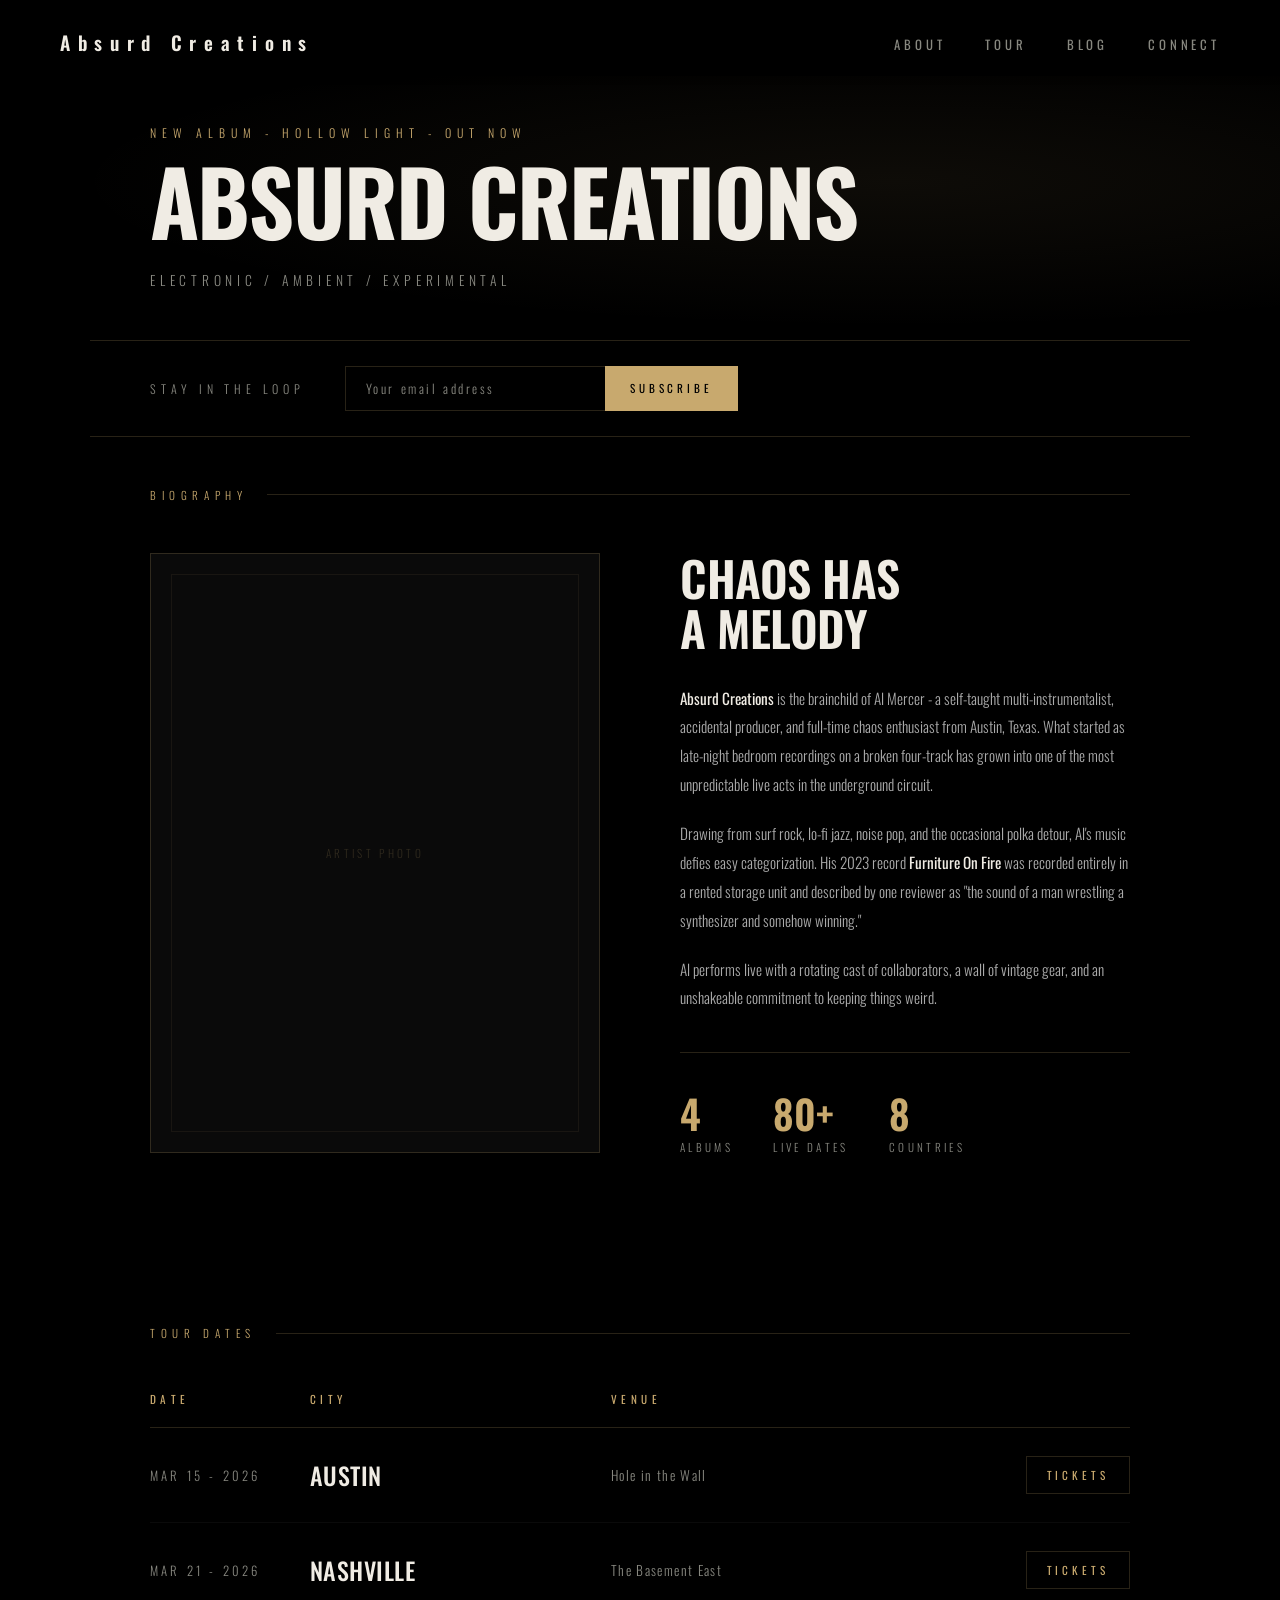
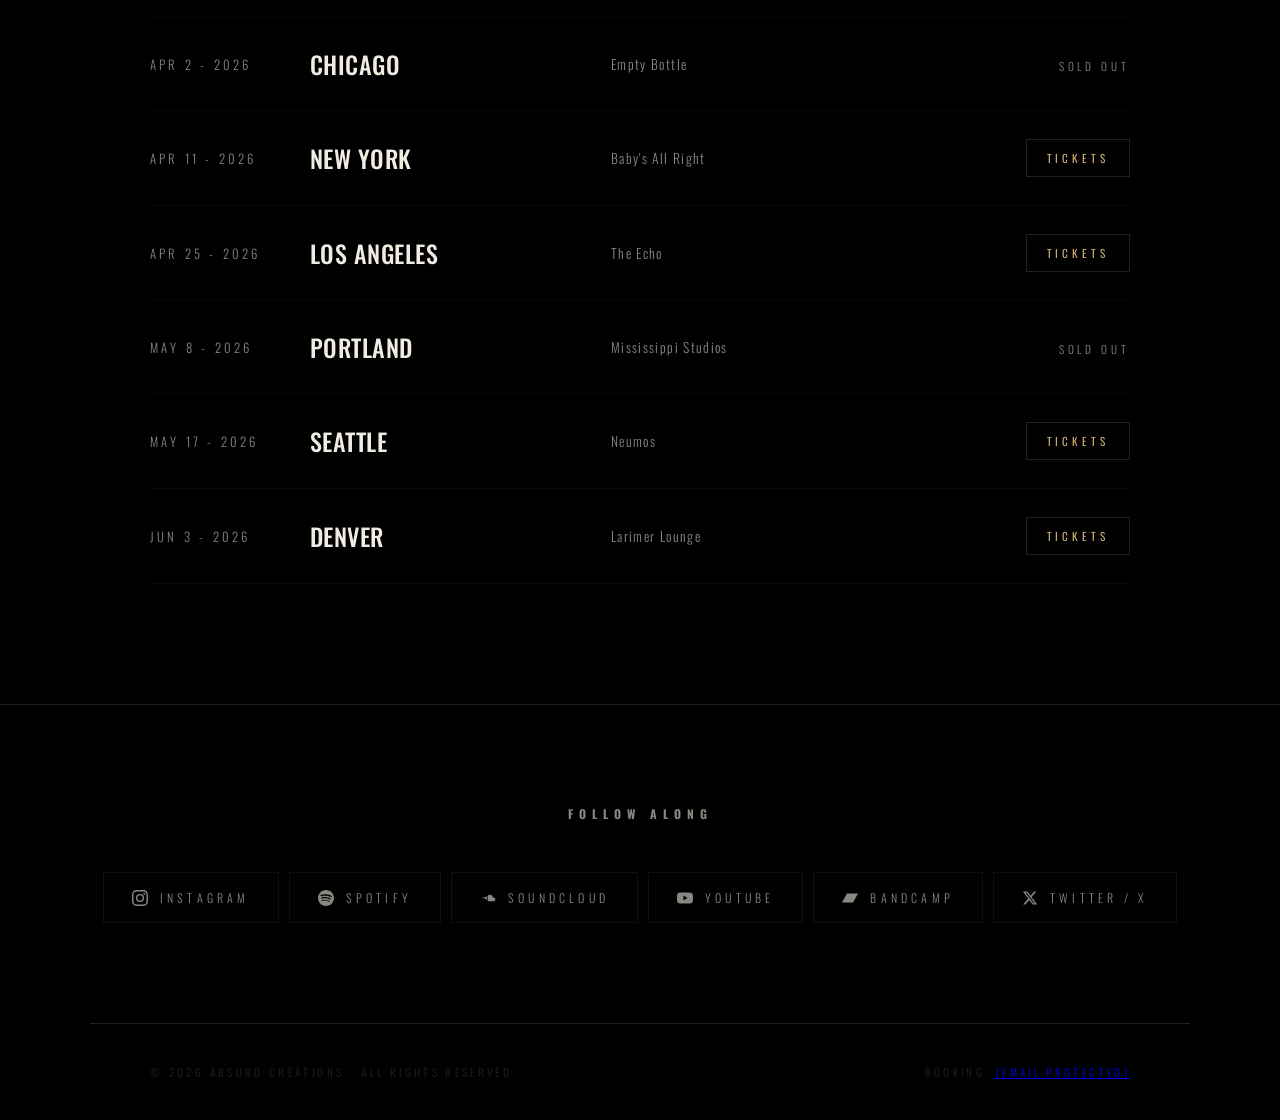
==== commit 3ae276eb: "Remove scroll hint and change font size settings across pages" ====
--- a/index.html
+++ b/index.html
@@ -38,7 +38,7 @@
     <div class="hero-eyebrow">New Album - Hollow Light - Out Now</div>
     <h1 class="hero-title">Absurd Creations</h1>
     <p class="hero-sub">Electronic / Ambient / Experimental</p>
-    <span class="scroll-hint">Scroll</span>
+
   </div>
   </div>
 
@@ -211,20 +211,12 @@
   <!-- FOOTER -->
   <footer>
     <p>&copy; 2026 Absurd Creations - All Rights Reserved</p>
-    <p>Booking: booking@absurdcreations.com</p>
+    <p>Booking: <a href="/cdn-cgi/l/email-protection" class="__cf_email__" data-cfemail="c5a7aaaaaeacaba285a4a7b6b0b7a1a6b7a0a4b1acaaabb6eba6aaa8">[email&#160;protected]</a></p>
   </footer>
 
   <!-- SCRIPTS -->
-  <script src="https://code.jquery.com/jquery-3.7.1.min.js"></script>
+  <script data-cfasync="false" src="/cdn-cgi/scripts/5c5dd728/cloudflare-static/email-decode.min.js"></script><script src="https://code.jquery.com/jquery-3.7.1.min.js"></script>
   <script src="//s3.amazonaws.com/downloads.mailchimp.com/js/mc-validate.js"></script>
   <script>
     (function($) {
-      window.fnames = new Array(); window.ftypes = new Array();
-      fnames[0]='EMAIL'; ftypes[0]='email';
-    }(jQuery));
-    var $mcj = jQuery.noConflict(true);
-  </script>
-  <script src="js/nav.js"></script>
-  <script src="js/reveal.js"></script>
-</body>
-</html>
+      window.fnames = new Arr
--- a/css/global.css
+++ b/css/global.css
@@ -52,7 +52,7 @@
 }
 
 .nav-links a {
-  font-size: 0.7rem;
+  font-size: 0.8rem;
   font-weight: 400;
   letter-spacing: 0.3em;
   color: var(--dim);
@@ -127,7 +127,7 @@
 }
 
 footer p {
-  font-size: 0.6rem;
+  font-size: 0.7rem;
   letter-spacing: 0.3em;
   color: var(--border);
   text-transform: uppercase;
@@ -146,5 +146,5 @@
     gap: 8px;
   }
 
-  footer p { font-size: 0.55rem; }
+  footer p { font-size: 0.65rem; }
 }
--- a/css/home.css
+++ b/css/home.css
@@ -51,7 +51,7 @@
 }
 
 .hero-eyebrow {
-  font-size: 0.65rem;
+  font-size: 0.75rem;
   letter-spacing: 0.5em;
   color: var(--accent);
   text-transform: uppercase;
@@ -75,23 +75,11 @@
 
 .hero-sub {
   margin-top: 30px;
-  font-size: 0.75rem;
+  font-size: 0.85rem;
   letter-spacing: 0.35em;
   color: var(--dim);
   text-transform: uppercase;
   animation: fadeUp 1s ease both 0.6s;
-}
-
-.scroll-hint {
-  position: absolute;
-  bottom: 40px;
-  right: 0;
-  font-size: 0.6rem;
-  letter-spacing: 0.4em;
-  color: var(--border);
-  text-transform: uppercase;
-  writing-mode: vertical-rl;
-  animation: fadeUp 1s ease both 1s;
 }
 
 /* ── SECTIONS ── */
@@ -102,7 +90,7 @@
 }
 
 .section-label {
-  font-size: 0.6rem;
+  font-size: 0.7rem;
   letter-spacing: 0.5em;
   color: var(--accent);
   text-transform: uppercase;
@@ -135,7 +123,7 @@
   align-items: center;
   justify-content: center;
   color: var(--border);
-  font-size: 0.6rem;
+  font-size: 0.7rem;
   letter-spacing: 0.3em;
   text-transform: uppercase;
   position: relative;
@@ -187,7 +175,7 @@
 }
 
 .stat-label {
-  font-size: 0.6rem;
+  font-size: 0.7rem;
   letter-spacing: 0.3em;
   color: var(--dim);
   text-transform: uppercase;
@@ -205,7 +193,7 @@
 }
 
 .tour-table th {
-  font-size: 0.6rem;
+  font-size: 0.7rem;
   letter-spacing: 0.4em;
   color: var(--accent);
   text-transform: uppercase;
@@ -231,7 +219,7 @@
 .tour-table tbody tr:hover .td-date { color: var(--accent); }
 
 .td-date {
-  font-size: 0.7rem;
+  font-size: 0.8rem;
   letter-spacing: 0.25em;
   color: var(--dim);
   text-transform: uppercase;
@@ -248,7 +236,7 @@
 }
 
 .td-venue {
-  font-size: 0.75rem;
+  font-size: 0.85rem;
   color: var(--dim);
   font-weight: 300;
   letter-spacing: 0.1em;
@@ -259,7 +247,7 @@
 
 .ticket-btn {
   font-family: 'Oswald', sans-serif;
-  font-size: 0.6rem;
+  font-size: 0.7rem;
   font-weight: 400;
   letter-spacing: 0.35em;
   text-transform: uppercase;
@@ -278,7 +266,7 @@
 }
 
 .sold-out {
-  font-size: 0.6rem;
+  font-size: 0.7rem;
   letter-spacing: 0.35em;
   color: var(--dim);
   text-transform: uppercase;
@@ -292,7 +280,7 @@
 }
 
 .social-section h2 {
-  font-size: 0.65rem;
+  font-size: 0.75rem;
   letter-spacing: 0.5em;
   color: var(--dim);
   text-transform: uppercase;
@@ -312,7 +300,7 @@
   gap: 12px;
   text-decoration: none;
   color: var(--dim);
-  font-size: 0.65rem;
+  font-size: 0.75rem;
   letter-spacing: 0.35em;
   text-transform: uppercase;
   border: 1px solid rgba(255,255,255,0.06);
@@ -349,7 +337,7 @@
 }
 
 .newsletter-label {
-  font-size: 0.65rem;
+  font-size: 0.75rem;
   letter-spacing: 0.4em;
   color: var(--dim);
   text-transform: uppercase;
@@ -371,7 +359,7 @@
   border-right: none;
   color: var(--white);
   font-family: 'Oswald', sans-serif;
-  font-size: 0.7rem;
+  font-size: 0.8rem;
   font-weight: 300;
   letter-spacing: 0.2em;
   padding: 12px 20px;
@@ -389,7 +377,7 @@
 
 .newsletter-btn {
   font-family: 'Oswald', sans-serif;
-  font-size: 0.6rem;
+  font-size: 0.7rem;
   font-weight: 400;
   letter-spacing: 0.35em;
   text-transform: uppercase;
@@ -414,7 +402,7 @@
 #mc_embed_signup #mc-embedded-subscribe { margin: 0 !important; }
 #mc_embed_signup div.mce_inline_error {
   font-family: 'Oswald', sans-serif;
-  font-size: 0.6rem;
+  font-size: 0.7rem;
   letter-spacing: 0.2em;
   background: transparent !important;
   color: var(--accent) !important;
@@ -422,7 +410,7 @@
 }
 #mce-success-response, #mce-error-response {
   font-family: 'Oswald', sans-serif;
-  font-size: 0.6rem;
+  font-size: 0.7rem;
   letter-spacing: 0.2em;
   color: var(--accent) !important;
 }
@@ -432,12 +420,11 @@
   .hero-wrap { margin-top: 62px; }
   .hero { padding: 32px 24px 40px; }
   .hero-title { font-size: clamp(2.2rem, 11vw, 3.5rem); line-height: 1; }
-  .hero-eyebrow { font-size: 0.55rem; letter-spacing: 0.35em; }
-  .hero-sub { font-size: 0.65rem; margin-top: 16px; }
-  .scroll-hint { display: none; }
+  .hero-eyebrow { font-size: 0.65rem; letter-spacing: 0.35em; }
+  .hero-sub { font-size: 0.85rem; margin-top: 16px; }
 
   section { padding: 40px 24px 60px; }
-  .section-label { font-size: 0.55rem; margin-bottom: 30px; }
+  .section-label { font-size: 0.65rem; margin-bottom: 30px; }
 
   .bio-grid { grid-template-columns: 1fr; gap: 30px; }
   .bio-image-placeholder { aspect-ratio: 16/9; max-height: 220px; }
@@ -445,7 +432,7 @@
   .bio-text p { font-size: 0.875rem; line-height: 1.8; }
   .bio-stats { gap: 24px; margin-top: 28px; padding-top: 28px; }
   .stat-num { font-size: 2rem; }
-  .stat-label { font-size: 0.55rem; }
+  .stat-label { font-size: 0.65rem; }
 
   .tour-table thead { display: none; }
   .tour-table tbody tr {
@@ -457,21 +444,21 @@
     border-bottom: 1px solid rgba(255,255,255,0.06);
   }
   .tour-table td { padding: 0; border: none; }
-  .td-date { grid-column: 1; grid-row: 2; font-size: 0.6rem; width: auto; }
+  .td-date { grid-column: 1; grid-row: 2; font-size: 0.7rem; width: auto; }
   .td-city { grid-column: 1; grid-row: 1; font-size: 1.2rem; }
   .td-venue { display: none; }
   .td-tickets {
     grid-column: 2; grid-row: 1 / 3;
     display: flex; align-items: center; justify-content: flex-end;
   }
-  .ticket-btn { padding: 8px 14px; font-size: 0.55rem; }
-  .sold-out { font-size: 0.55rem; }
+  .ticket-btn { padding: 8px 14px; font-size: 0.65rem; }
+  .sold-out { font-size: 0.65rem; }
 
   .social-section { padding: 60px 24px; }
   .social-icons { gap: 8px; }
   .social-link {
     padding: 12px 16px;
-    font-size: 0.6rem;
+    font-size: 0.7rem;
     letter-spacing: 0.2em;
     flex: 1 1 calc(50% - 8px);
     justify-content: center;
